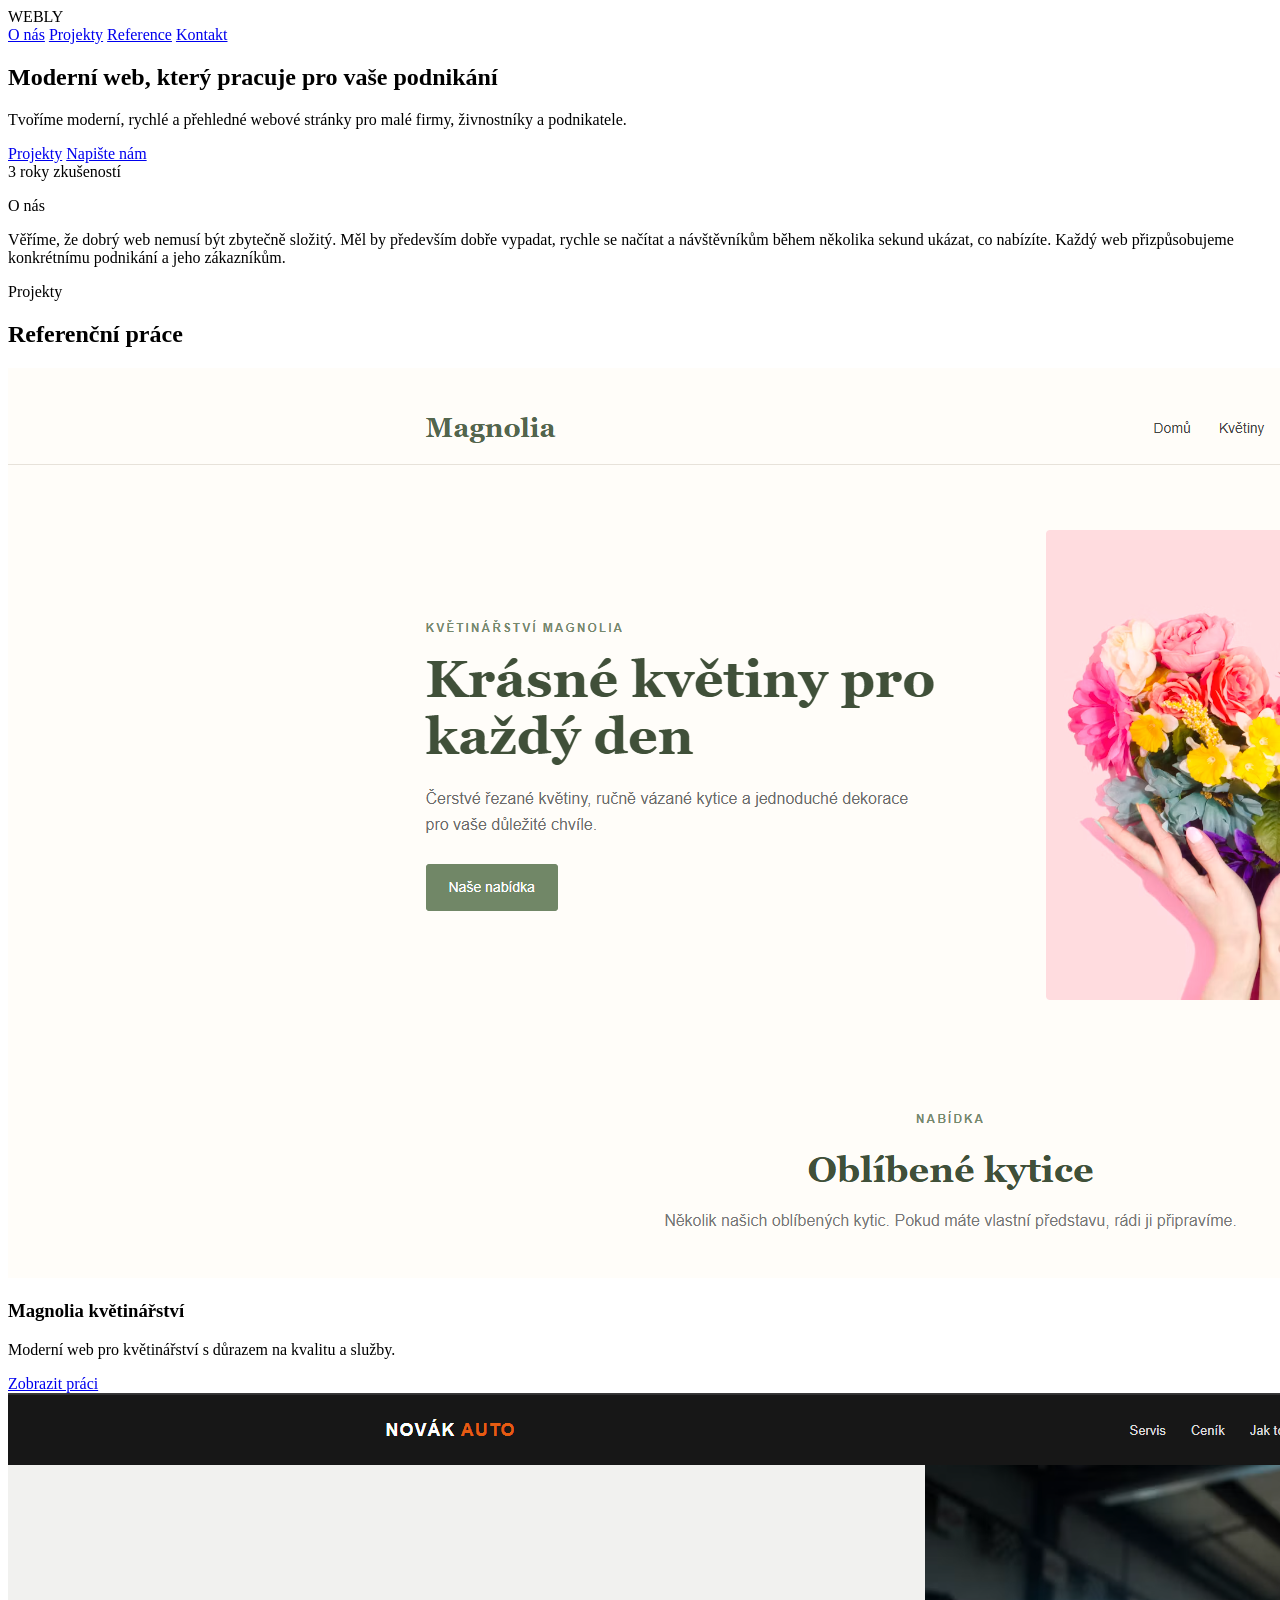
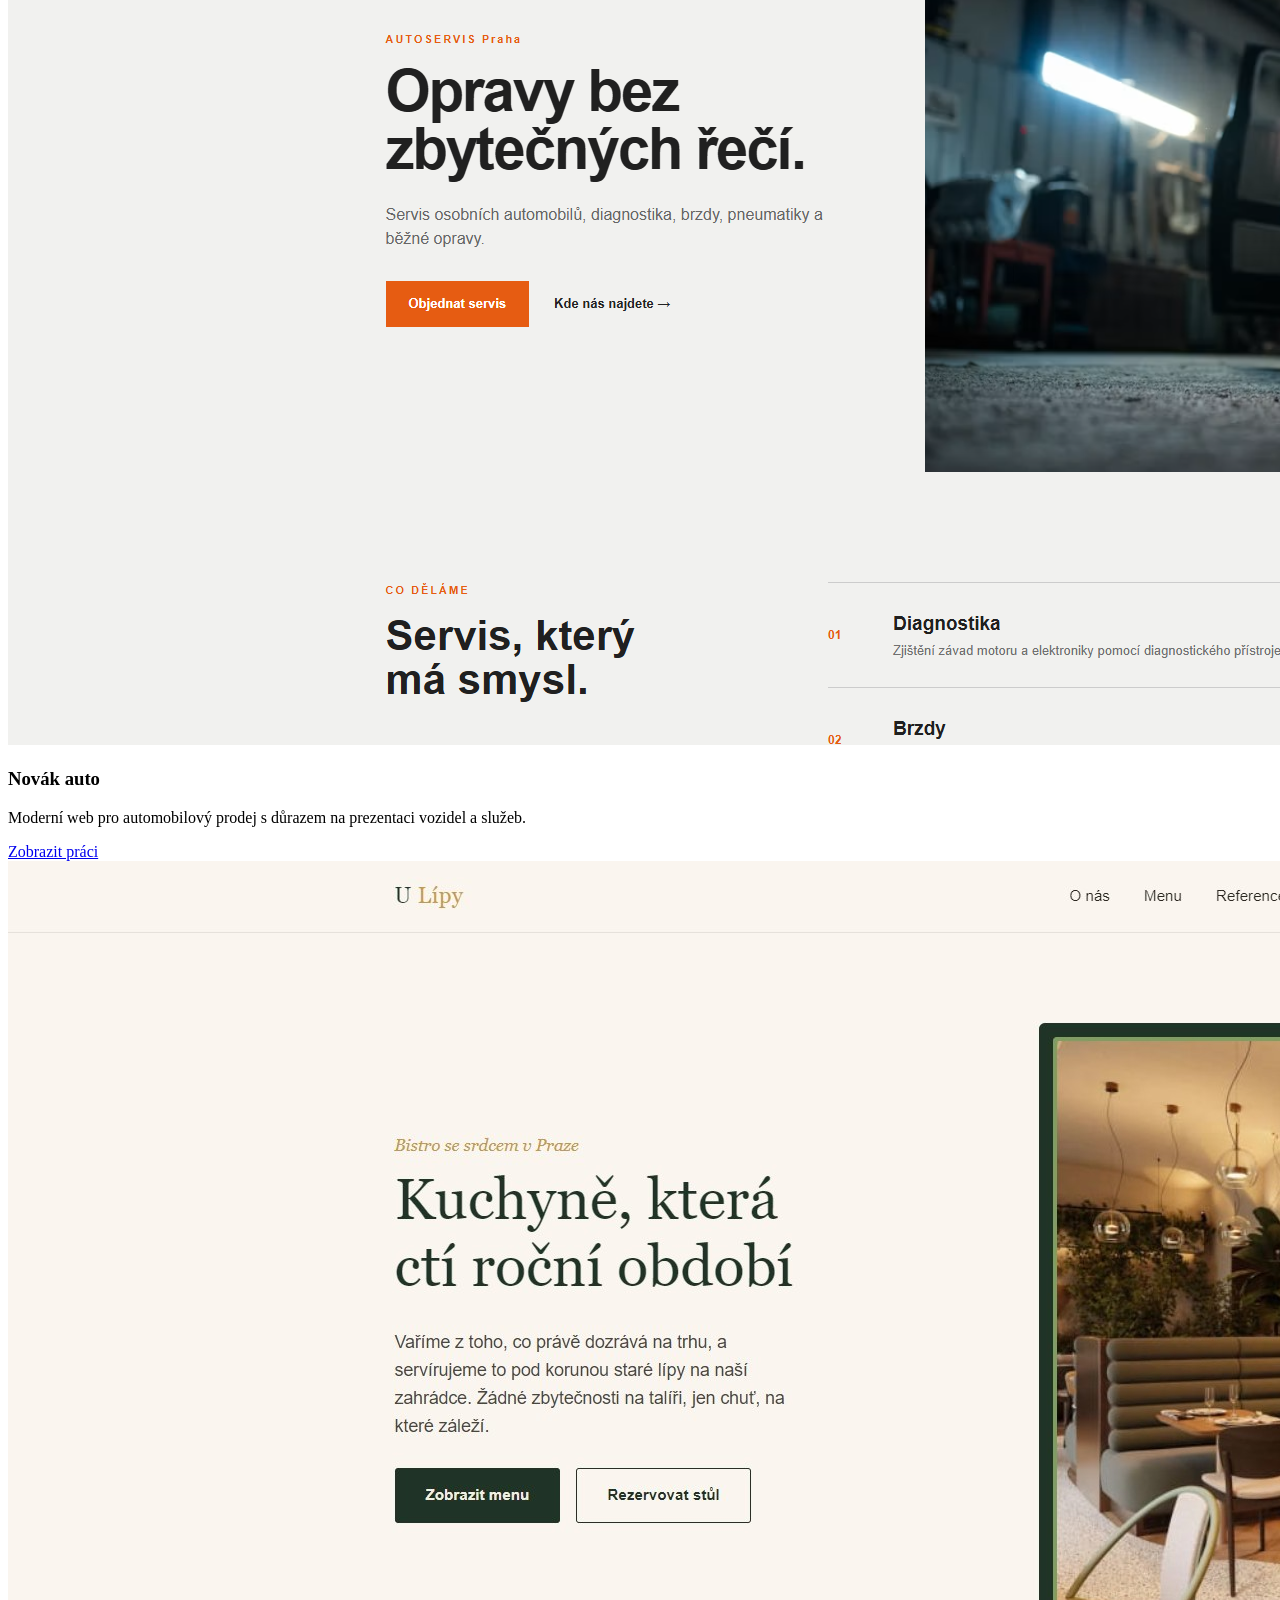
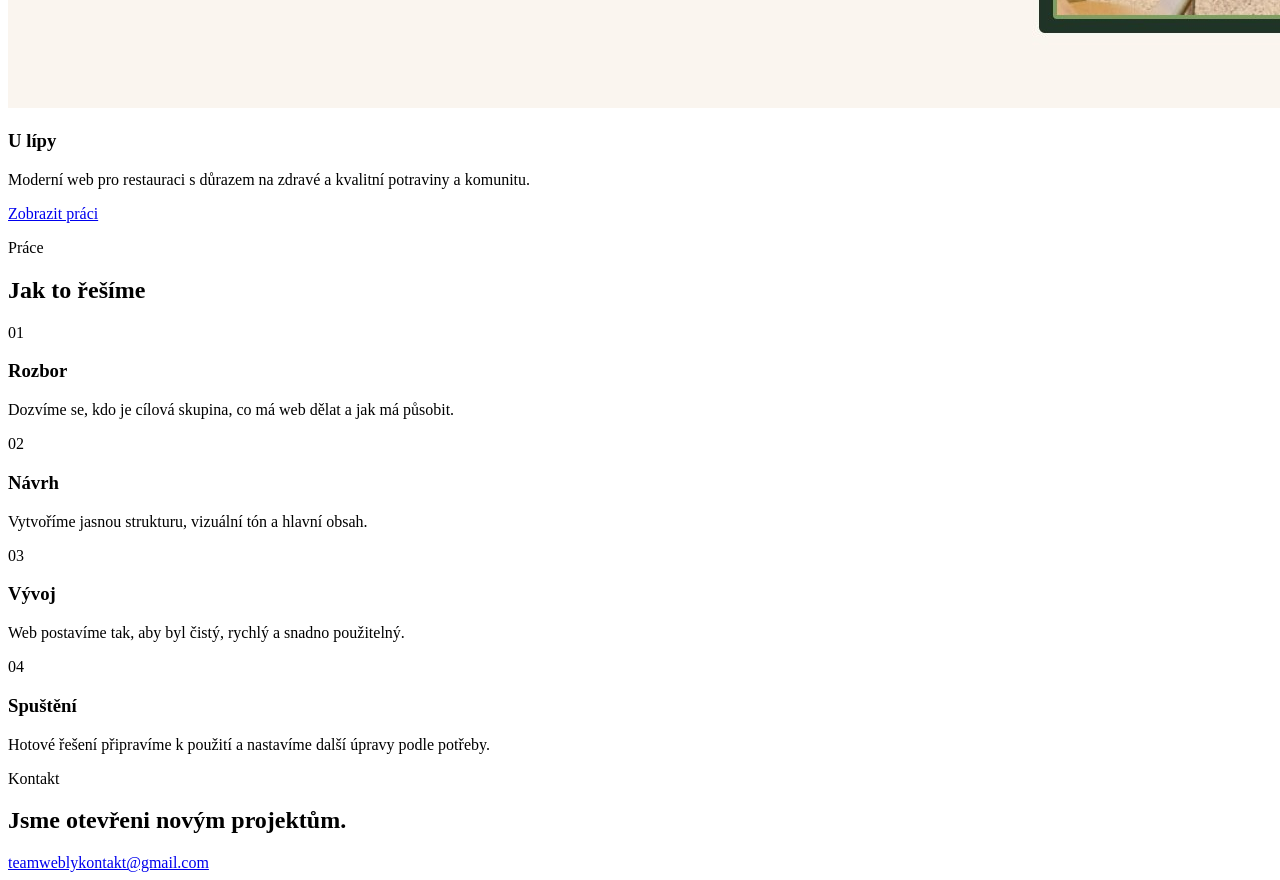
==== index.html @ 59fa6c32 "idk" ====
<!DOCTYPE html>
<html lang="cs">
  <head>
    <meta charset="UTF-8" />
    <meta name="viewport" content="width=device-width, initial-scale=1.0" />
    <meta
      name="description"
      content="Portfolio pro webdesignery a front-end developery s ukázkami projektů a referencemi."
    />
    <link rel="stylesheet" href="port.css" />
    <title>Webly</title>
  </head>
  <body>
    <div class="page-shell">
      <header class="topbar">
        <div class="container nav">
          <div class="brand">WEBLY</div>
          <nav class="menu">
            <a href="#o-mne">O nás</a>
            <a href="#projekty">Projekty</a>
            <a href="#reference">Reference</a>
            <a href="#kontakt">Kontakt</a>
          </nav>
        </div>
      </header>

      <main>
        <section class="hero">
          <div class="container hero-inner">
            <div class="hero-copy">
              
              <h1>Moderní web, který pracuje pro vaše podnikání</h1>
              <p class="lead">
                Tvoříme moderní, rychlé a přehledné webové stránky pro malé firmy, živnostníky a podnikatele.
              </p>
              <div class="actions">
                <a class="button primary" href="#projekty">Projekty</a>
                <a class="button dark" href="#kontakt">Napište nám</a>
              </div>
              <div class="hero-meta">
                <span>3 roky zkušeností</span>

              </div>
            </div>

            <div class="hero-art" aria-label="Ukázka portfolia">
              <div class="portrait-card">
                <div class="portrait-header">
                  <span></span>
                  <span></span>
                  <span></span>
                </div>
                <div class="portrait-body">
                  <div class="large-panel"></div>
                  <div class="small-stack">
                    <div class="mini-panel"></div>
                    <div class="mini-panel alt"></div>
                  </div>
                </div>
              </div>
            </div>
          </div>
        </section>

        <section class="intro-band" id="o-mne">
          <div class="container intro-layout">
            <div class="intro-label">
              <p class="section-tag">O nás</p>
            </div>
            <div class="intro-copy">
              <p>
                      Věříme, že dobrý web nemusí být zbytečně složitý. Měl by především dobře vypadat, rychle se načítat a návštěvníkům během několika sekund ukázat, co nabízíte.

                      Každý web přizpůsobujeme konkrétnímu podnikání a jeho zákazníkům.
              </p>
            </div>
          </div>
        </section>

        <section class="projects" id="projekty">
          <div class="container">
            <div class="section-head">
              <p class="section-tag">Projekty</p>
              <h2>Referenční práce</h2>
            </div>

            <div class="project-grid">
              <!-- Alternating layout: image takes ~50% width and text sits beside it. -->
              <div class="work-list">
                <article class="work-item">
                  <div class="work-image">
                    <img src="kvet.jpg" alt="Magnolia květinářství – ukázka" />
                  </div>
                  <div class="work-text">
                    <div class="project-topline"></div>
                    <h3>Magnolia květinářství</h3>
                    <p>Moderní web pro květinářství s důrazem na kvalitu a služby.</p>
                    <a class="button project-button" href="C:\Users\Matyáš Jaworek\Desktop\Portfolio\portfolio_weby\kvetinarstvi\index.html" target="_blank" rel="noopener">Zobrazit práci</a>
                  </div>
                </article>

                <article class="work-item">
                  <div class="work-image">
                    <img src="auto.jpg" alt="Novák auto – ukázka" />
                  </div>
                  <div class="work-text">
                    <div class="project-topline"></div>
                    <h3>Novák auto</h3>
                      <p>Moderní web pro automobilový prodej s důrazem na prezentaci vozidel a služeb.</p>
                    <a class="button project-button" href="C:\Users\Matyáš Jaworek\Desktop\Portfolio\portfolio_weby\autoservac\index.html" target="_blank" rel="noopener">Zobrazit práci</a>
                  </div>
                </article>

                <article class="work-item">
                  <div class="work-image">
                    <img src="Ulipy.jpg" alt="U lípy – ukázka" />
                  </div>
                  <div class="work-text">
                    <div class="project-topline"></div>
                    <h3>U lípy</h3>
                    <p>Moderní web pro restauraci s důrazem na zdravé a kvalitní potraviny a komunitu.</p>
                    <a class="button project-button" href="C:\Users\Matyáš Jaworek\Desktop\Portfolio\portfolio_weby\restaurace_web\res.html" target="_blank" rel="noopener">Zobrazit práci</a>
                  </div>
                </article>
              </div>
            </div>
          </div>
        </section>



        <section class="process">
          <div class="container">
            <div class="section-head">
              <p class="section-tag">Práce</p>
              <h2>Jak to řešíme</h2>
            </div>

            <div class="steps">
              <div class="step">
                <span>01</span>
                <h3>Rozbor</h3>
                <p>Dozvíme se, kdo je cílová skupina, co má web dělat a jak má působit.</p>
              </div>
              <div class="step">
                <span>02</span>
                <h3>Návrh</h3>
                <p>Vytvoříme jasnou strukturu, vizuální tón a hlavní obsah.</p>
              </div>
              <div class="step">
                <span>03</span>
                <h3>Vývoj</h3>
                <p>Web postavíme tak, aby byl čistý, rychlý a snadno použitelný.</p>
              </div>
              <div class="step">
                <span>04</span>
                <h3>Spuštění</h3>
                <p>Hotové řešení připravíme k použití a nastavíme další úpravy podle potřeby.</p>
              </div>
            </div>
          </div>
        </section>
      </main>

      <footer class="footer" id="kontakt">
        <div class="container footer-inner">
          <div>
            <p class="section-tag">Kontakt</p>
            <h2>Jsme otevřeni novým projektům.</h2>
          </div>
          <a class="button primary" href="mailto:teamweblykontakt@gmail.com">teamweblykontakt@gmail.com</a>
        </div>
      </footer>
    </div>
  </body>
</html>
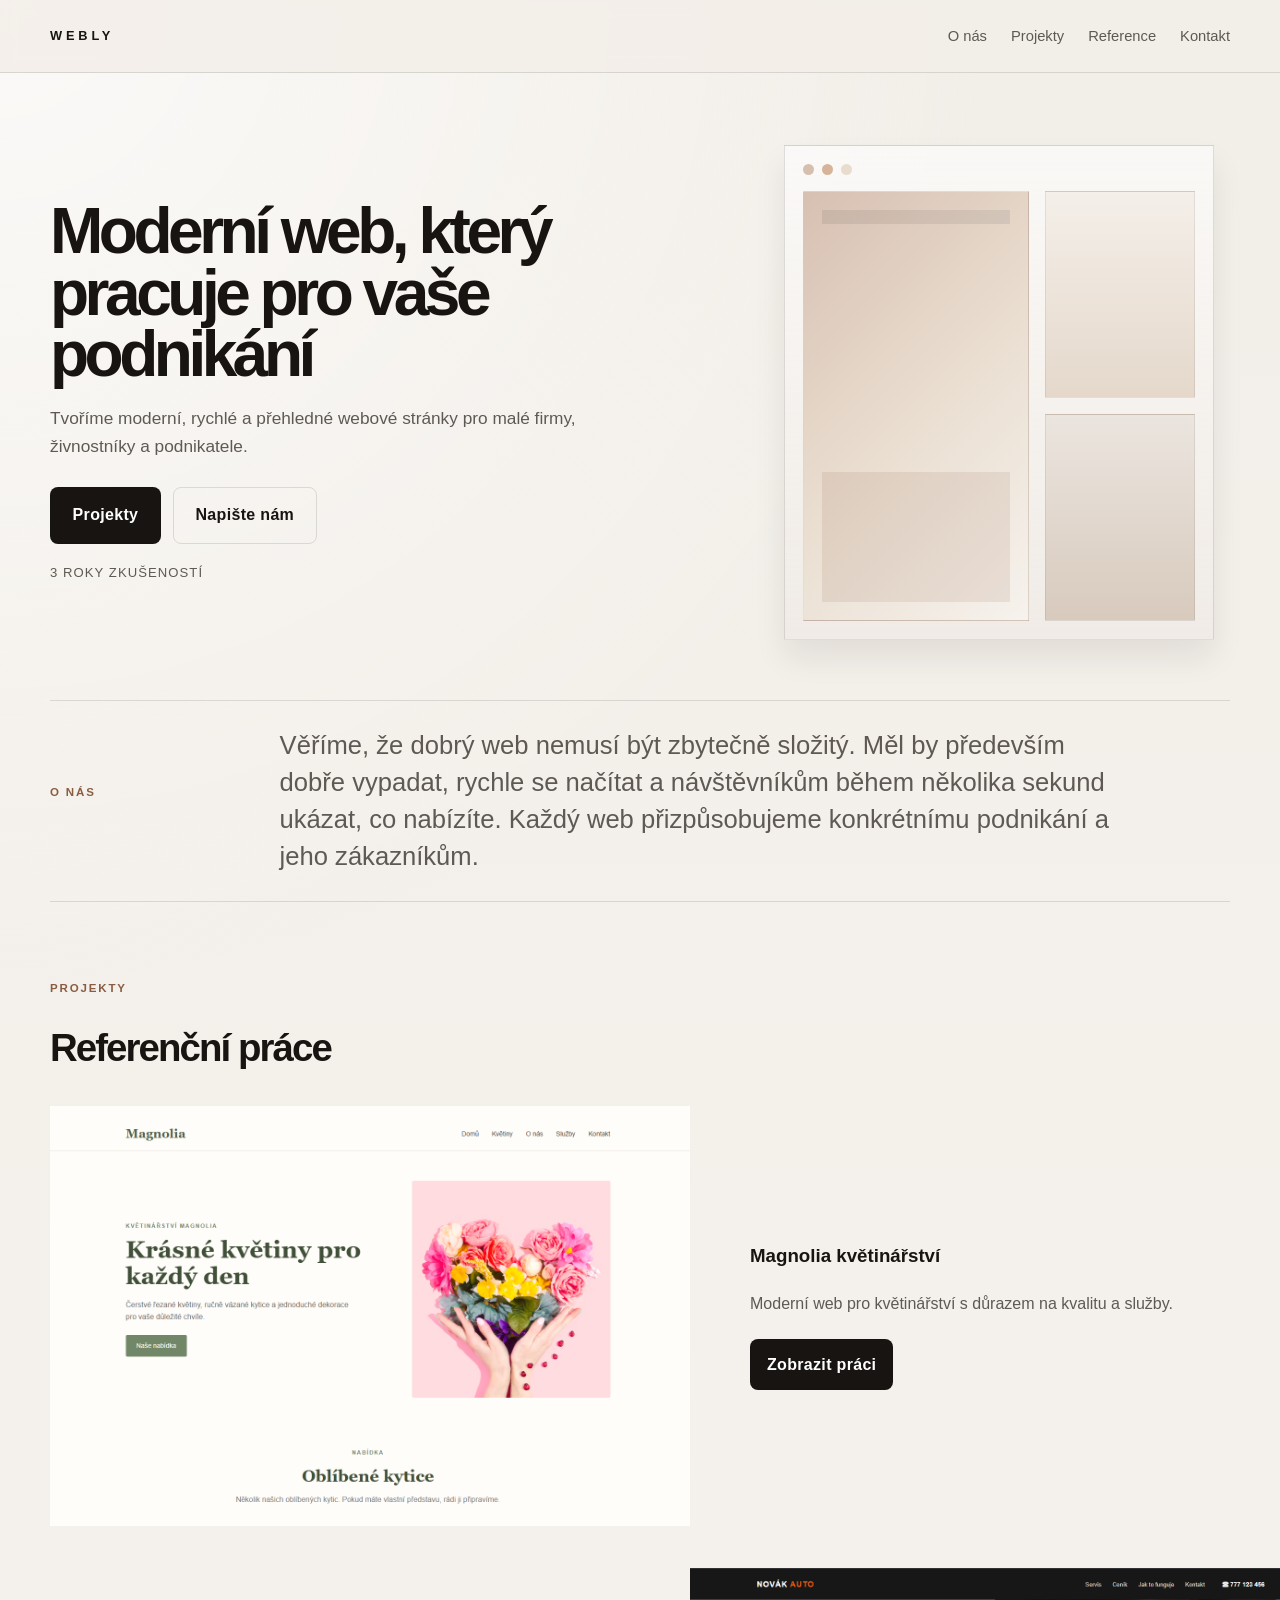
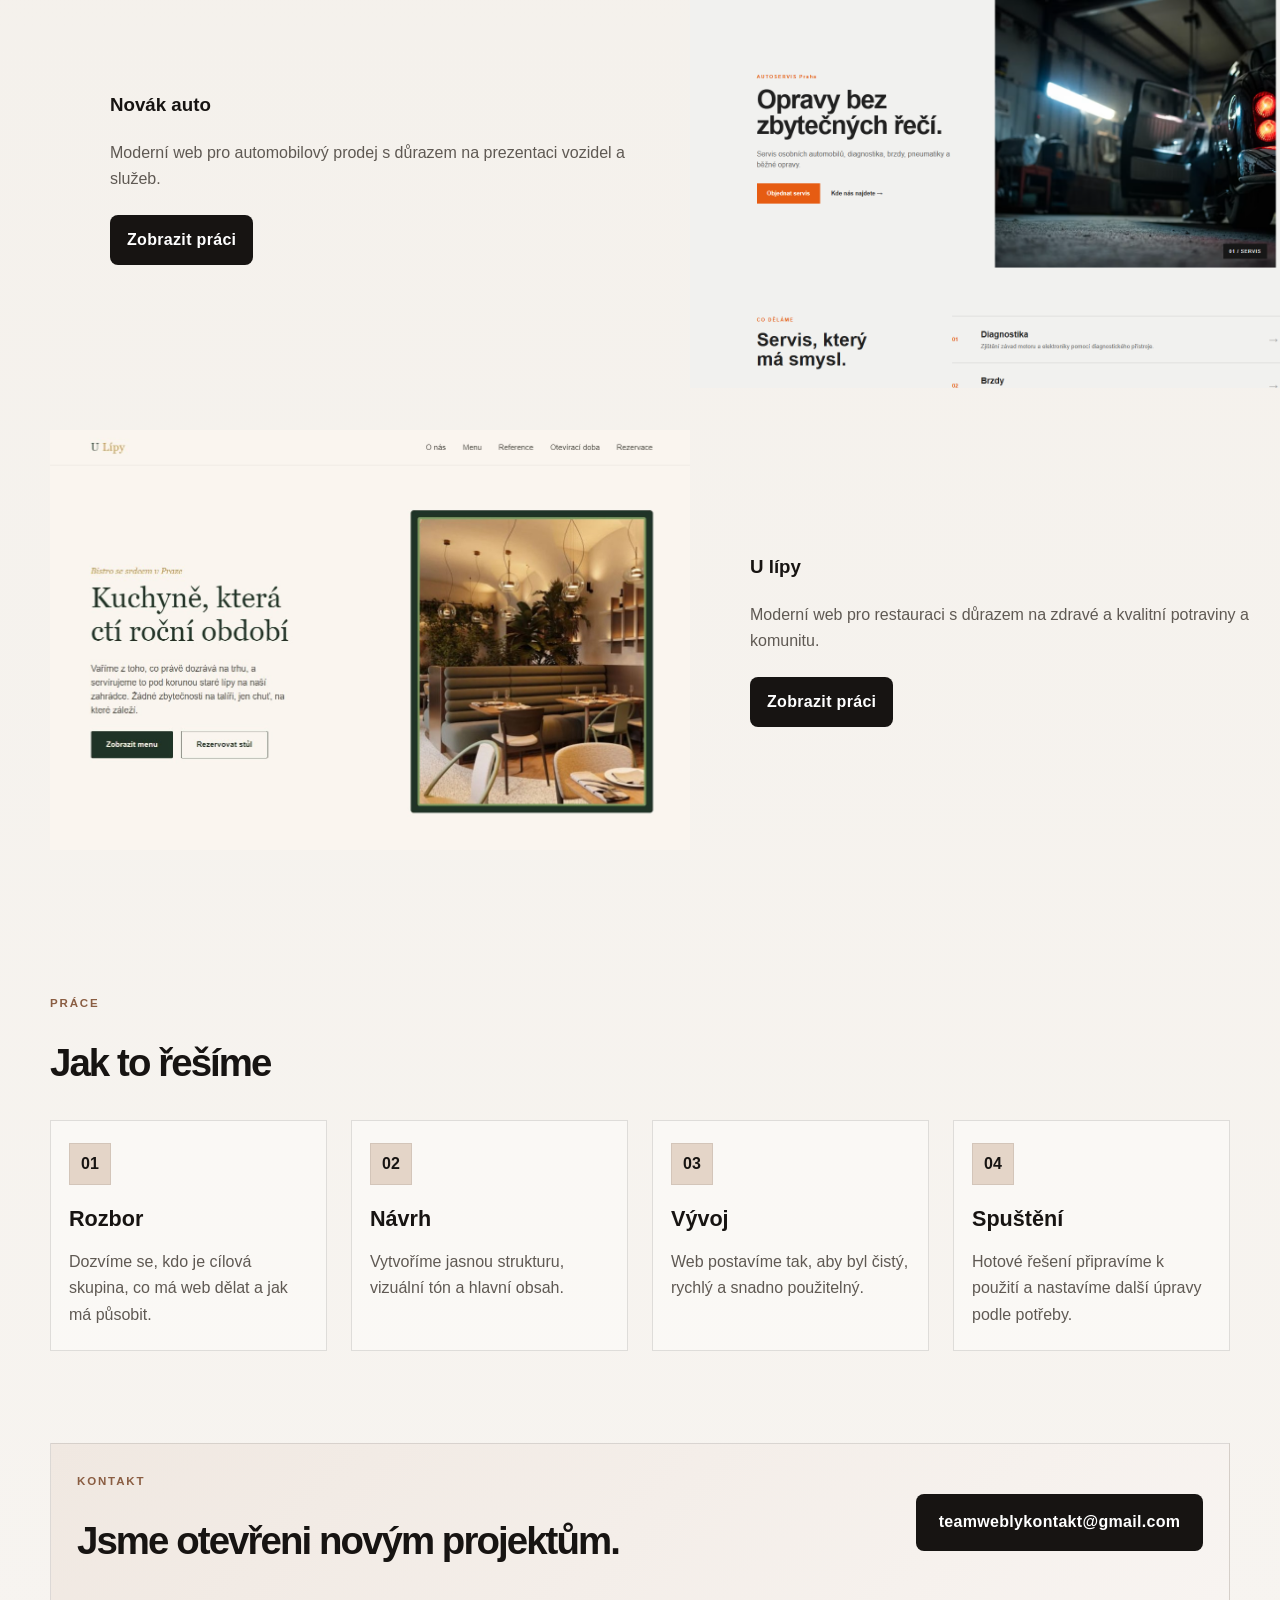
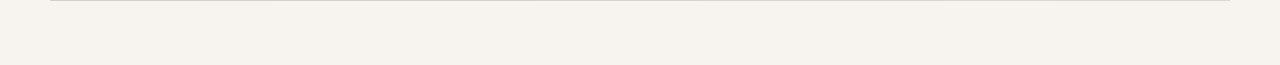
==== commit cfc967ad: "idk" ====
--- a/index.html
+++ b/index.html
@@ -7,7 +7,7 @@
       name="description"
       content="Portfolio pro webdesignery a front-end developery s ukázkami projektů a referencemi."
     />
-    <link rel="stylesheet" href="port.css" />
+    <link rel="stylesheet" href="style.css" />
     <title>Webly</title>
   </head>
   <body>
--- a/style.css
+++ b/style.css
@@ -0,0 +1,587 @@
+:root {
+  --bg: #f2eee8;
+  --bg-strong: #e9e0d7;
+  --paper: rgba(255, 255, 255, 0.38);
+  --card: #f9f5f2;
+  --text: #171412;
+  --muted: #5f5953;
+  --line: rgba(23, 20, 18, 0.12);
+  --accent: #8a5d42;
+  --accent-strong: #4f3123;
+  --soft: #e4d5c8;
+  --shadow: 0 18px 30px rgba(28, 24, 21, 0.08);
+}
+
+* { box-sizing: border-box; }
+
+html { scroll-behavior: smooth; }
+
+body {
+  margin: 0;
+  font-family: "Segoe UI", Arial, sans-serif;
+  background:
+    radial-gradient(circle at top left, rgba(255,255,255,0.7), transparent 28%),
+    linear-gradient(180deg, var(--bg) 0%, #f7f4f0 100%);
+  color: var(--text);
+  line-height: 1.65;
+  overflow-x: hidden;
+}
+
+img { max-width: 100%; display: block; }
+
+a { color: inherit; text-decoration: none; }
+
+.container {
+  width: min(1180px, calc(100% - 32px));
+  margin: 0 auto;
+}
+
+.page-shell {
+  position: relative;
+  overflow: visible;
+}
+
+.topbar {
+  position: sticky;
+  top: 0;
+  z-index: 10;
+  background: rgba(242, 238, 232, 0.85);
+  backdrop-filter: blur(10px);
+  border-bottom: 1px solid var(--line);
+}
+
+.nav {
+  display: flex;
+  justify-content: space-between;
+  align-items: center;
+  min-height: 72px;
+}
+
+.brand {
+  letter-spacing: 0.3em;
+  font-size: 0.8rem;
+  font-weight: 700;
+}
+
+.menu {
+  display: flex;
+  align-items: center;
+  gap: 1.5rem;
+  color: var(--muted);
+  font-size: 0.92rem;
+}
+
+.hero {
+  padding: 72px 0 48px;
+}
+
+.hero-inner {
+  display: grid;
+  grid-template-columns: 1.2fr 0.8fr;
+  gap: 26px;
+  align-items: center;
+}
+
+.eyebrow,
+.section-tag {
+  margin: 0 0 18px;
+  color: var(--accent);
+  text-transform: uppercase;
+  letter-spacing: 0.16em;
+  font-size: 0.72rem;
+  font-weight: 700;
+}
+
+h1, h2, h3, p { margin-top: 0; }
+
+h1 {
+  font-size: clamp(3.1rem, 5vw, 6rem);
+  line-height: 0.96;
+  letter-spacing: -0.07em;
+  max-width: 760px;
+  margin-bottom: 18px;
+}
+
+.lead {
+  font-size: 1.08rem;
+  color: var(--muted);
+  max-width: 560px;
+}
+
+.actions {
+  display: flex;
+  gap: 12px;
+  margin: 26px 0 18px;
+}
+
+.button {
+  display: inline-flex;
+  align-items: center;
+  justify-content: center;
+  padding: 0.9rem 1.35rem;
+  border: 1px solid var(--line);
+  border-radius: 8px;
+  font-weight: 600;
+  letter-spacing: 0.02em;
+  transition: transform 0.2s ease;
+}
+
+.button:hover { transform: translateY(-1px); }
+
+.button.primary {
+  background: var(--text);
+  color: #fff;
+}
+
+.button.dark {
+  background: transparent;
+  color: var(--text);
+}
+
+.hero-meta {
+  display: flex;
+  flex-wrap: wrap;
+  gap: 18px;
+  color: var(--muted);
+  font-size: 0.82rem;
+  letter-spacing: 0.08em;
+  text-transform: uppercase;
+}
+
+.hero-art {
+  display: flex;
+  justify-content: center;
+}
+
+.portrait-card {
+  width: min(100%, 430px);
+  background: linear-gradient(180deg, rgba(255,255,255,0.6), rgba(240,235,230,0.9));
+  border: 1px solid var(--line);
+  padding: 18px;
+  box-shadow: var(--shadow);
+  border-radius: 0;
+}
+
+.portrait-header {
+  display: flex;
+  gap: 8px;
+  margin-bottom: 16px;
+}
+
+.portrait-header span {
+  width: 11px;
+  height: 11px;
+  border-radius: 50%;
+  background: #d5c0af;
+}
+
+.portrait-header span:nth-child(2) { background: #d7b39a; }
+.portrait-header span:nth-child(3) { background: #e8dccf; }
+
+.portrait-body {
+  display: grid;
+  grid-template-columns: 1.2fr 0.8fr;
+  gap: 16px;
+  min-height: 430px;
+}
+
+.large-panel {
+  background: linear-gradient(135deg, #d7c0b2, #e9ddcf 50%, #f6f2ed 100%);
+  border: 1px solid rgba(23,20,18,0.08);
+  min-height: 100%;
+  position: relative;
+}
+
+.large-panel::before {
+  content: "";
+  position: absolute;
+  inset: 18px 18px auto 18px;
+  height: 14px;
+  background: rgba(23,20,18,0.08);
+}
+
+.large-panel::after {
+  content: "";
+  position: absolute;
+  left: 18px;
+  right: 18px;
+  bottom: 18px;
+  height: 130px;
+  background: rgba(138,93,66,0.12);
+}
+
+.small-stack {
+  display: grid;
+  gap: 16px;
+}
+
+.mini-panel {
+  background: linear-gradient(180deg, #f4efe9, #e5d8cb);
+  border: 1px solid rgba(23,20,18,0.08);
+  min-height: 200px;
+}
+
+.mini-panel.alt {
+  background: linear-gradient(180deg, #ebe5df, #d8cabd);
+}
+
+.intro-band {
+  padding: 12px 0 5px;
+}
+
+.intro-layout {
+  display: grid;
+  grid-template-columns: 0.35fr 1.65fr;
+  gap: 28px;
+  align-items: center;
+  border-top: 1px solid var(--line);
+  border-bottom: 1px solid var(--line);
+  padding: 26px 0;
+}
+
+.intro-copy p {
+  margin: 0;
+  color: var(--muted);
+  font-size: clamp(1.1rem, 2vw, 1.6rem);
+  line-height: 1.45;
+  max-width: 850px;
+}
+
+.about,
+.projects,
+.references,
+.process {
+  padding: 72px 0;
+}
+
+.section-head {
+  margin-bottom: 26px;
+}
+
+.section-head h2 {
+  font-size: clamp(2.1rem, 3vw, 3.1rem);
+  letter-spacing: -0.05em;
+  margin-bottom: 0;
+}
+
+.project-grid,
+.reference-grid,
+.steps {
+  display: grid;
+  gap: 24px;
+}
+
+.project-grid {
+  grid-template-columns: 1.25fr 1fr 1fr;
+}
+
+/* Full-bleed alternating work items: each item spans full viewport width,
+   with image 50% and text 50% (alternating sides). */
+.work-list {
+  position: relative;
+  left: 50%;
+  right: auto;
+  margin-left: 0;
+  margin-right: 0;
+  width: 100vw;
+  transform: translateX(-50%);
+  box-sizing: border-box;
+  display: flex;
+  flex-direction: column;
+  gap: 42px;
+  padding: 0;
+}
+
+.work-item {
+  display: flex;
+  width: 100%;
+  align-items: stretch;
+}
+
+.work-image,
+.work-text {
+  flex: 0 0 50%;
+  max-width: 50%;
+  box-sizing: border-box;
+}
+
+.work-image img {
+  width: 100%;
+  height: 100%;
+  min-height: 420px;
+  object-fit: cover;
+  display: block;
+}
+
+.work-text {
+  padding: 64px 60px;
+  display: flex;
+  flex-direction: column;
+  justify-content: center;
+}
+
+.work-item:nth-child(even) {
+  flex-direction: row-reverse;
+}
+
+.work-text h3 { margin-top: 0; }
+.work-text p { color: var(--muted); margin: 0; overflow-wrap: anywhere; }
+
+.project-button {
+  align-self: flex-start;
+  margin-top: 22px;
+  padding: 0.7rem 1rem;
+  background: var(--text);
+  color: #fff;
+}
+
+@media (max-width: 1100px) {
+  .work-list {
+    width: 100%;
+    left: 0;
+    transform: none;
+  }
+}
+
+@media (max-width: 880px) {
+  .work-list {
+    width: auto;
+    left: 0;
+    right: auto;
+    margin-left: 0;
+    margin-right: 0;
+    transform: none;
+  }
+
+  .work-item {
+    flex-direction: column;
+    align-items: flex-start;
+  }
+
+  .work-item:nth-child(even) {
+    flex-direction: column;
+  }
+
+  .work-image,
+  .work-text {
+    flex: 1 1 100%;
+    max-width: 100%;
+  }
+
+  .work-image img {
+    min-height: 220px;
+    height: auto;
+  }
+
+  .work-text {
+    padding: 28px 0;
+  }
+}
+
+.project-card {
+  background: var(--paper);
+  border: 1px solid var(--line);
+  box-shadow: var(--shadow);
+  overflow: hidden;
+  border-radius: 0;
+}
+
+.project-card-large {
+  grid-row: span 2;
+}
+
+.project-screen {
+  min-height: 260px;
+  background-size: cover;
+  background-position: center;
+  border-bottom: 1px solid var(--line);
+}
+
+.screen-one {
+  background: linear-gradient(135deg, #ccb7a6 0%, #ece2d8 42%, #f8f3ee 100%);
+}
+
+.screen-two {
+  background: linear-gradient(135deg, #cbd7dc 0%, #edf2f2 44%, #f5f2ed 100%);
+}
+
+.screen-three {
+  background: linear-gradient(135deg, #d9d5d1 0%, #f0e9e4 34%, #f9f7f4 100%);
+}
+
+.project-info {
+  padding: 20px 18px 24px;
+}
+
+.project-topline {
+  display: flex;
+  justify-content: space-between;
+  gap: 16px;
+  color: var(--muted);
+  font-size: 0.72rem;
+  letter-spacing: 0.12em;
+  text-transform: uppercase;
+}
+
+.project-info h3 {
+  margin: 14px 0 10px;
+  font-size: clamp(1.8rem, 2.3vw, 2.5rem);
+  letter-spacing: -0.06em;
+}
+
+.project-info p {
+  margin: 0;
+  color: var(--muted);
+}
+
+.reference-grid {
+  grid-template-columns: repeat(3, minmax(0, 1fr));
+}
+
+blockquote {
+  margin: 0;
+  background: var(--paper);
+  border: 1px solid var(--line);
+  padding: 22px 20px;
+  font-size: 1.05rem;
+  line-height: 1.65;
+  box-shadow: 0 10px 18px rgba(24,19,17,0.03);
+  border-radius: 0;
+}
+
+blockquote footer {
+  margin-top: 18px;
+  color: var(--muted);
+  font-size: 0.87rem;
+}
+
+.steps {
+  grid-template-columns: repeat(4, minmax(0, 1fr));
+}
+
+.step {
+  background: var(--paper);
+  border: 1px solid var(--line);
+  padding: 22px 18px;
+  border-radius: 0;
+}
+
+.step span {
+  display: inline-grid;
+  place-items: center;
+  width: 42px;
+  height: 42px;
+  background: var(--soft);
+  border: 1px solid rgba(23,20,18,0.08);
+  font-weight: 700;
+  margin-bottom: 16px;
+}
+
+.step h3 {
+  margin-bottom: 12px;
+  font-size: 1.35rem;
+}
+
+.step p {
+  margin-bottom: 0;
+  color: var(--muted);
+}
+
+.footer {
+  padding: 20px 0 64px;
+}
+
+.footer-inner {
+  display: flex;
+  justify-content: space-between;
+  align-items: center;
+  gap: 22px;
+  background: linear-gradient(135deg, #f0e8e1 0%, #f8f4f1 100%);
+  border: 1px solid var(--line);
+  padding: 28px 26px;
+  border-radius: 0;
+}
+
+.footer h2 {
+  margin: 0;
+  font-size: clamp(2rem, 3vw, 3rem);
+  letter-spacing: -0.05em;
+}
+
+@media (max-width: 920px) {
+  .hero-inner,
+  .project-grid,
+  .reference-grid,
+  .steps,
+  .intro-layout {
+    grid-template-columns: 1fr;
+  }
+
+  .project-card-large { grid-row: auto; }
+
+  .footer-inner {
+    flex-direction: column;
+    align-items: flex-start;
+  }
+}
+
+@media (max-width: 560px) {
+  .nav {
+    flex-direction: column;
+    justify-content: center;
+    gap: 12px;
+    padding: 16px 0;
+  }
+
+  .menu {
+    flex-wrap: wrap;
+    justify-content: center;
+    gap: 0.8rem 1rem;
+  }
+
+  .actions {
+    flex-direction: column;
+    align-items: flex-start;
+  }
+
+  .button {
+    width: 100%;
+  }
+
+  h1 {
+    font-size: 2.7rem;
+  }
+
+  .hero,
+  .about,
+  .projects,
+  .references,
+  .process {
+    padding: 48px 0;
+  }
+
+  .portrait-body {
+    min-height: 300px;
+    gap: 10px;
+  }
+
+  .mini-panel {
+    min-height: 140px;
+  }
+
+  .work-list {
+    gap: 28px;
+  }
+
+  .work-image img {
+    min-height: 190px;
+  }
+
+  .footer {
+    padding-bottom: 36px;
+  }
+
+  .footer-inner {
+    padding: 22px 18px;
+  }
+}
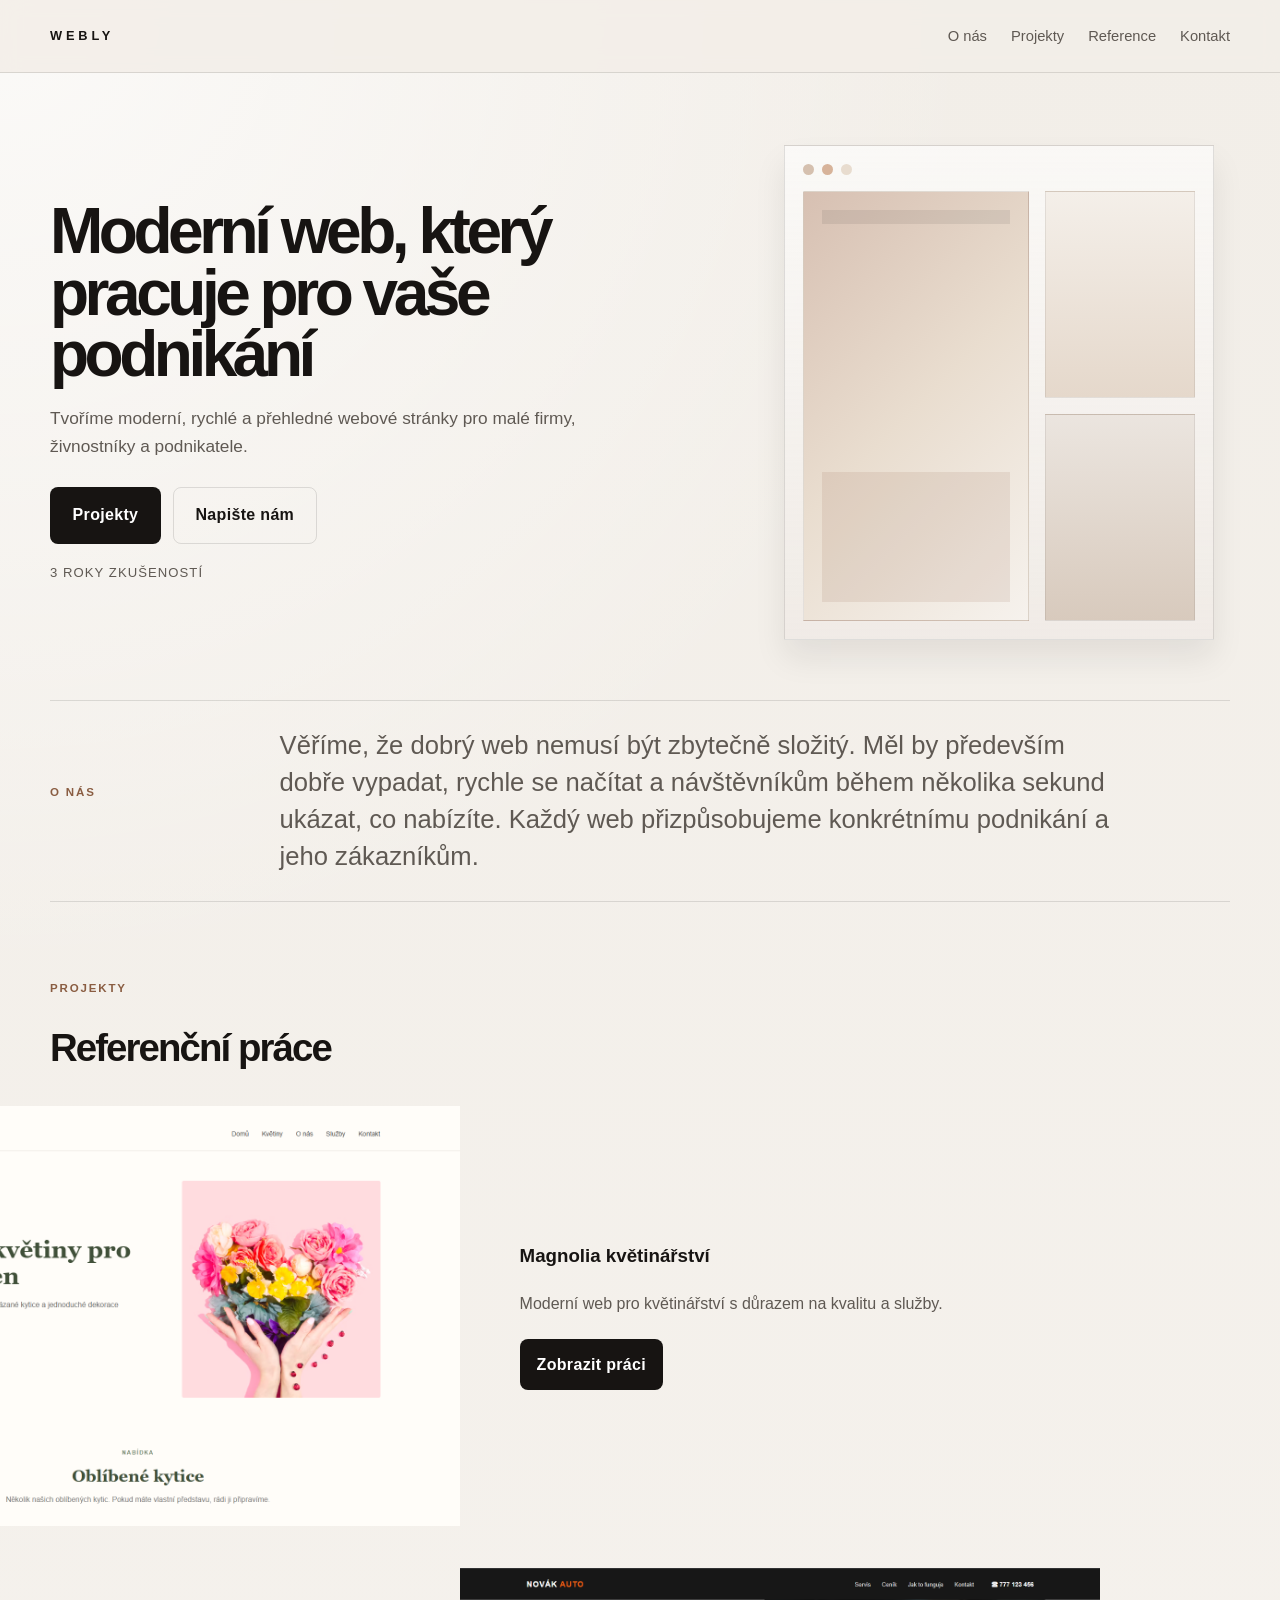
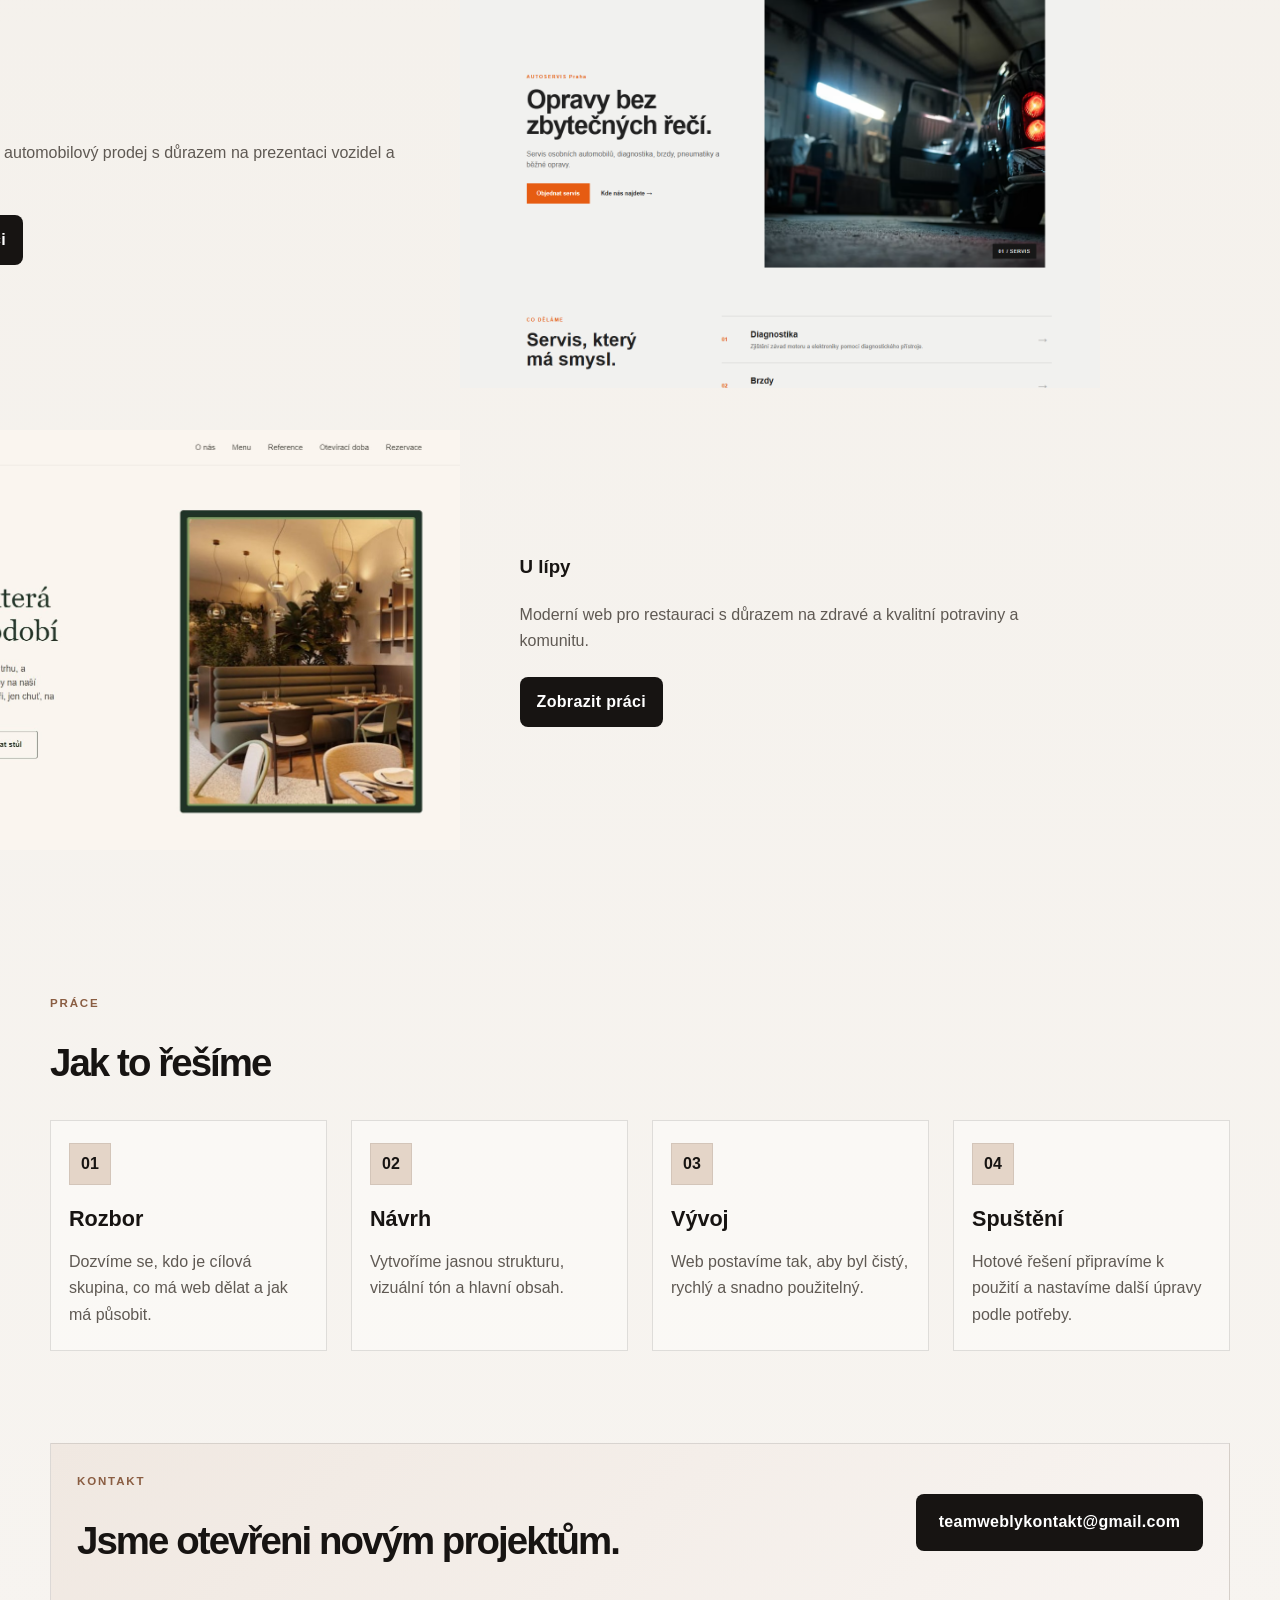
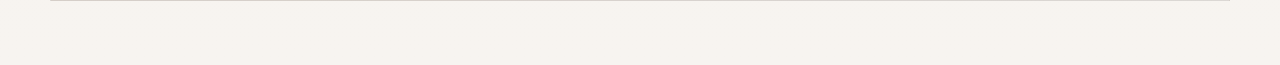
==== commit 8ffd18cb: "idk" ====
--- a/index.html
+++ b/index.html
@@ -95,7 +95,7 @@
                     <div class="project-topline"></div>
                     <h3>Magnolia květinářství</h3>
                     <p>Moderní web pro květinářství s důrazem na kvalitu a služby.</p>
-                    <a class="button project-button" href="C:\Users\Matyáš Jaworek\Desktop\Portfolio\portfolio_weby\kvetinarstvi\index.html" target="_blank" rel="noopener">Zobrazit práci</a>
+                    <a class="button project-button" href="kvetinarstvi\index.html" target="_blank" rel="noopener">Zobrazit práci</a>
                   </div>
                 </article>
 
@@ -107,7 +107,7 @@
                     <div class="project-topline"></div>
                     <h3>Novák auto</h3>
                       <p>Moderní web pro automobilový prodej s důrazem na prezentaci vozidel a služeb.</p>
-                    <a class="button project-button" href="C:\Users\Matyáš Jaworek\Desktop\Portfolio\portfolio_weby\autoservac\index.html" target="_blank" rel="noopener">Zobrazit práci</a>
+                    <a class="button project-button" href="autoservac\index.html" target="_blank" rel="noopener">Zobrazit práci</a>
                   </div>
                 </article>
 
@@ -119,7 +119,7 @@
                     <div class="project-topline"></div>
                     <h3>U lípy</h3>
                     <p>Moderní web pro restauraci s důrazem na zdravé a kvalitní potraviny a komunitu.</p>
-                    <a class="button project-button" href="C:\Users\Matyáš Jaworek\Desktop\Portfolio\portfolio_weby\restaurace_web\res.html" target="_blank" rel="noopener">Zobrazit práci</a>
+                    <a class="button project-button" href="restaurace_web\res.html" target="_blank" rel="noopener">Zobrazit práci</a>
                   </div>
                 </article>
               </div>
--- a/style.css
+++ b/style.css
@@ -279,7 +279,7 @@
    with image 50% and text 50% (alternating sides). */
 .work-list {
   position: relative;
-  left: 50%;
+  left: 32%;
   right: auto;
   margin-left: 0;
   margin-right: 0;
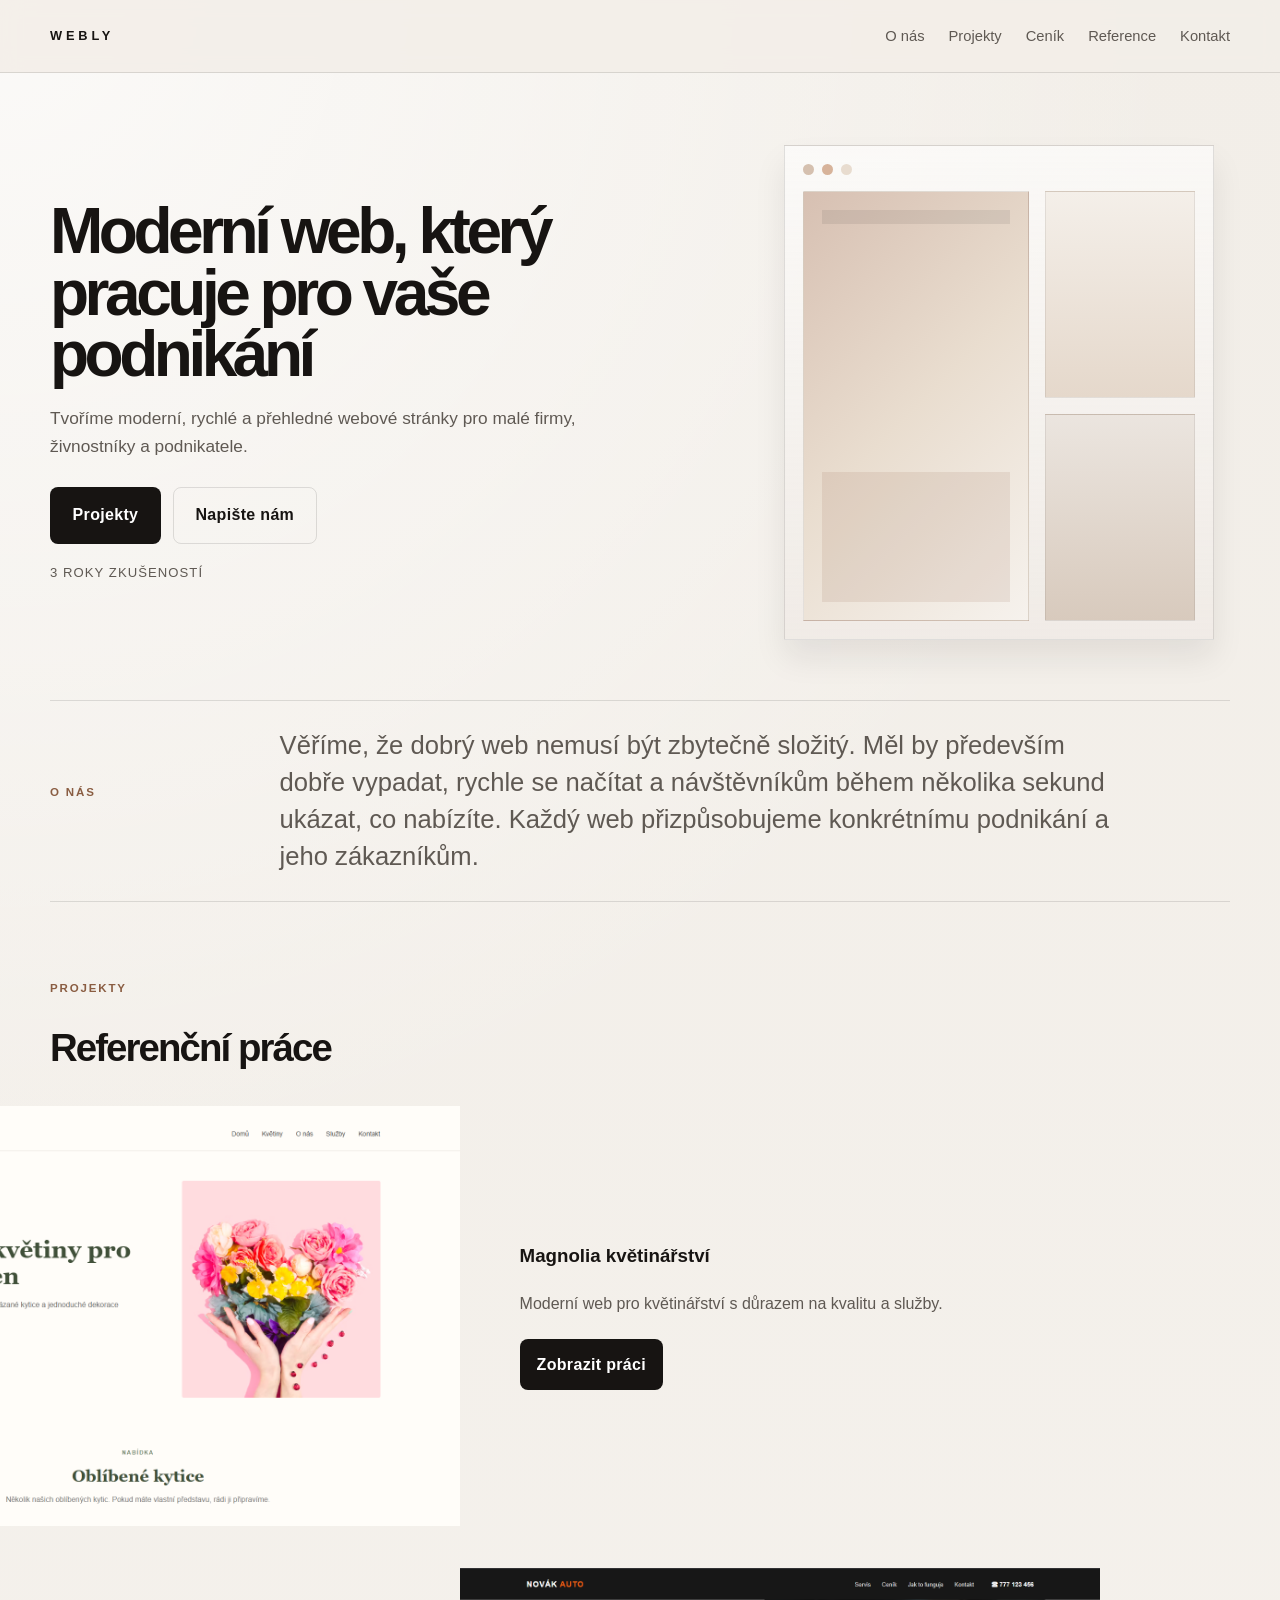
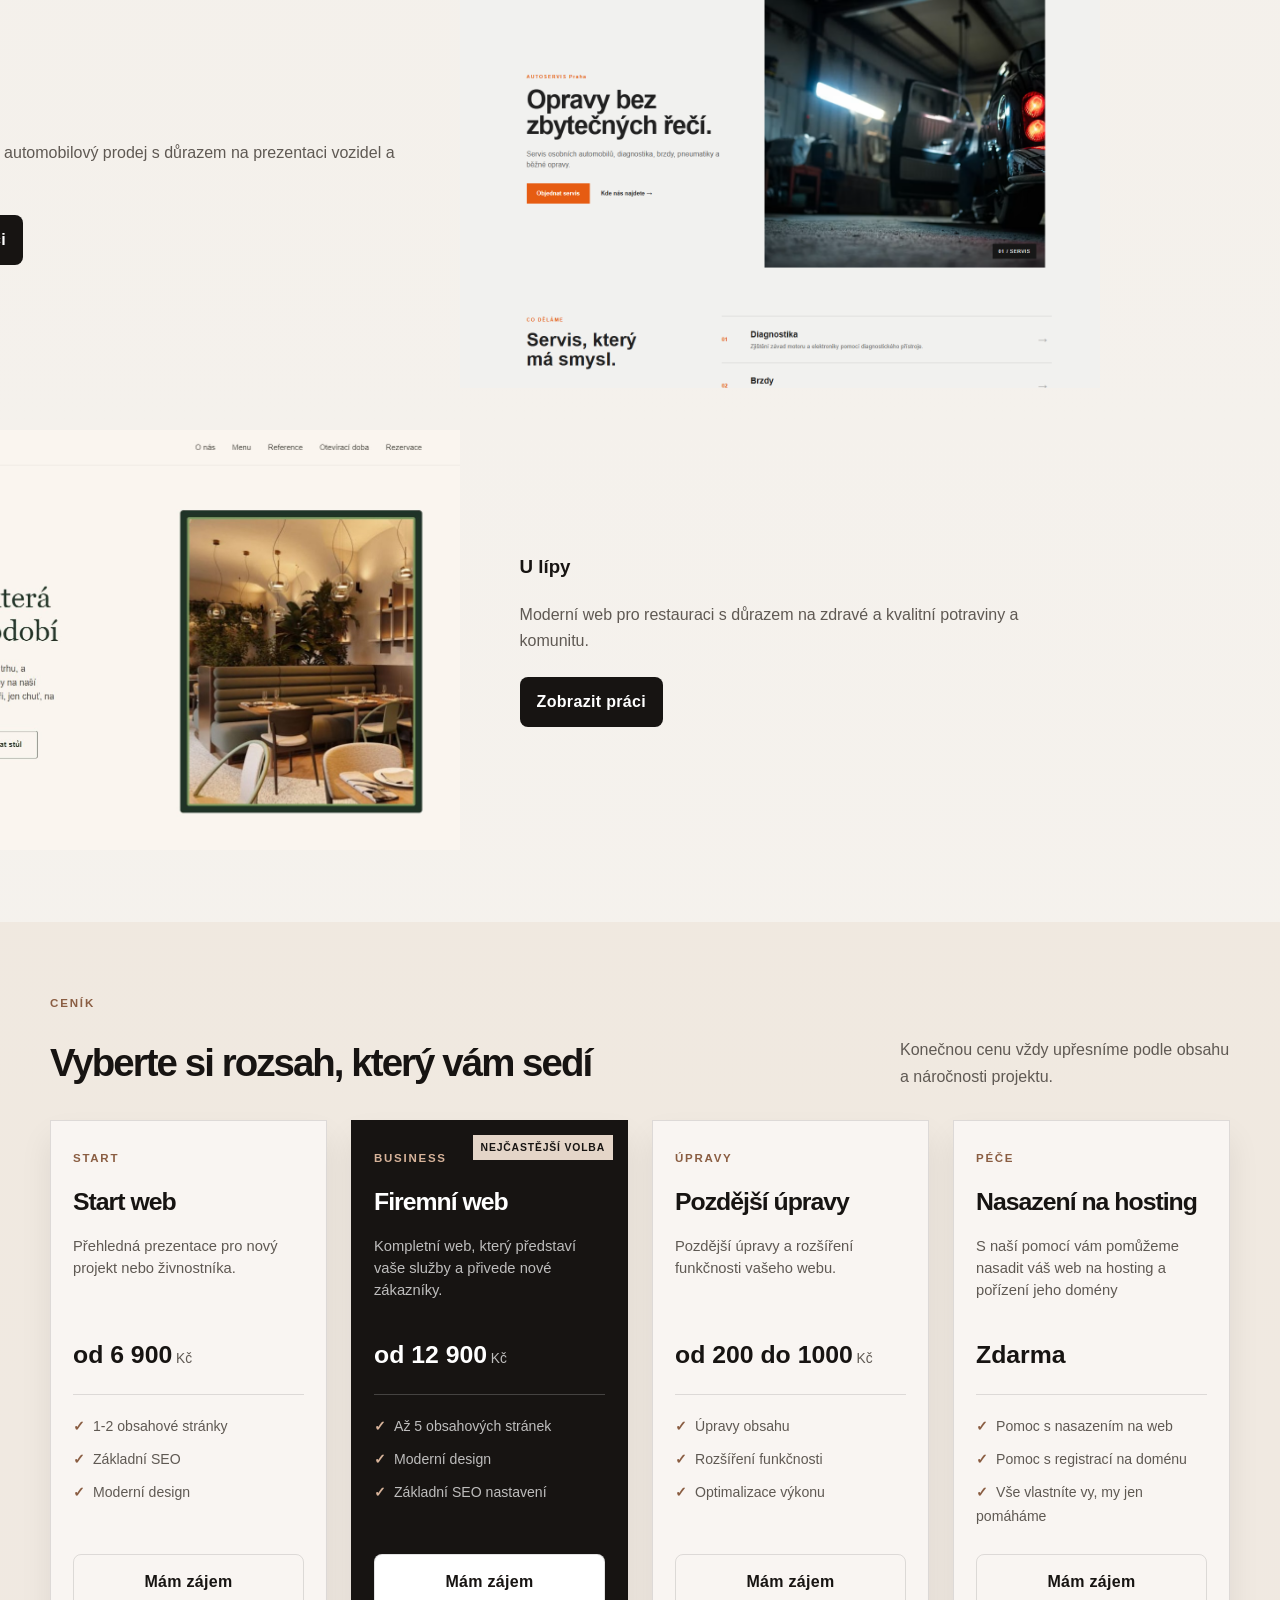
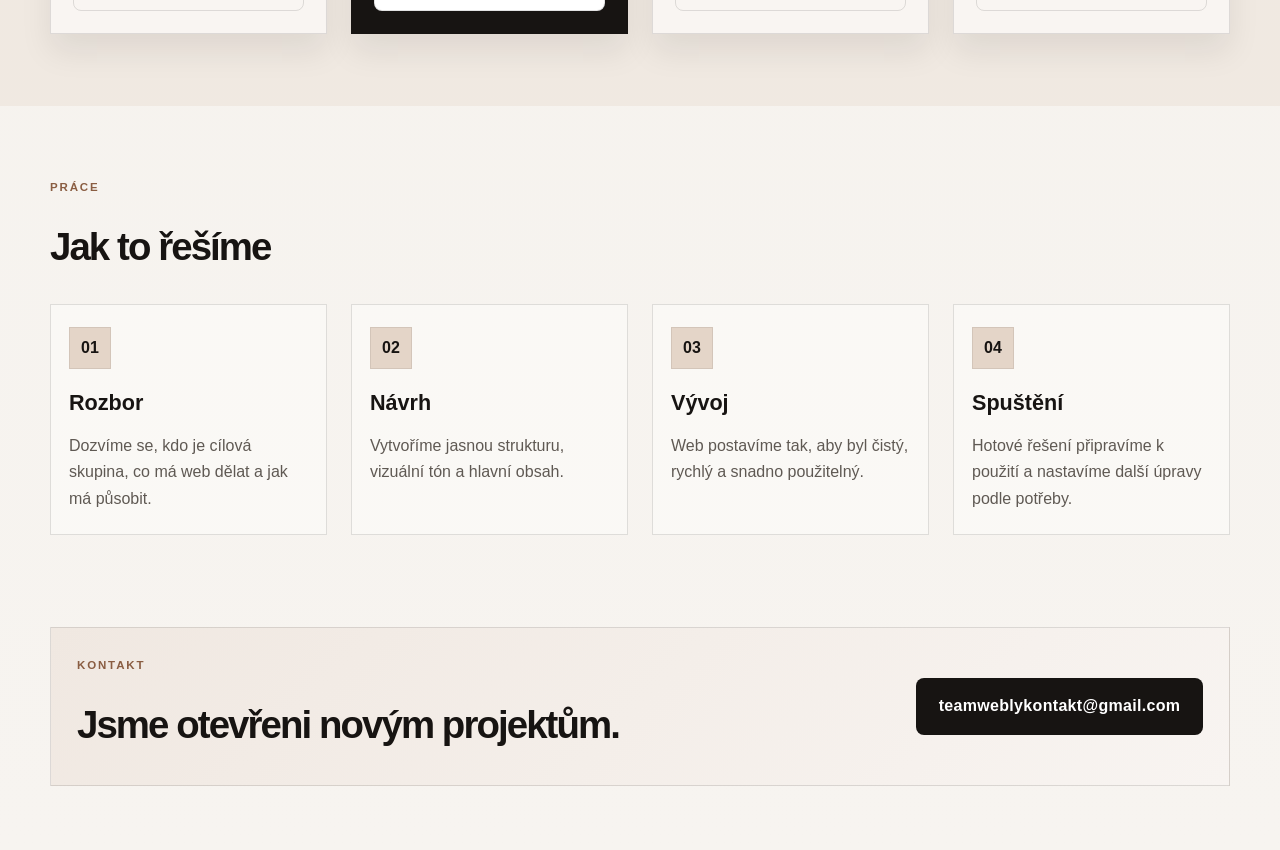
==== commit 8894afad: "Ceník" ====
--- a/index.html
+++ b/index.html
@@ -18,6 +18,7 @@
           <nav class="menu">
             <a href="#o-mne">O nás</a>
             <a href="#projekty">Projekty</a>
+            <a href="#cenik">Ceník</a>
             <a href="#reference">Reference</a>
             <a href="#kontakt">Kontakt</a>
           </nav>
@@ -129,6 +130,73 @@
 
 
 
+        <section class="pricing" id="cenik">
+          <div class="container">
+            <div class="section-head pricing-head">
+              <div>
+                <p class="section-tag">Ceník</p>
+                <h2>Vyberte si rozsah, který vám sedí</h2>
+              </div>
+              <p class="pricing-note">Konečnou cenu vždy upřesníme podle obsahu a náročnosti projektu.</p>
+            </div>
+
+            <div class="pricing-grid">
+              <article class="price-card">
+                <p class="price-label">Start</p>
+                <h3>Start web</h3>
+                <p class="price-description">Přehledná prezentace pro nový projekt nebo živnostníka.</p>
+                <p class="price"><strong>od 6 900</strong> Kč</p>
+                <ul class="price-features">
+                  <li>1-2 obsahové stránky</li>
+                  <li>Základní SEO</li>
+                  <li>Moderní design</li>
+                </ul>
+                <a class="button price-button" href="#kontakt">Mám zájem</a>
+              </article>
+
+              <article class="price-card featured">
+                <span class="price-badge">Nejčastější volba</span>
+                <p class="price-label">Business</p>
+                <h3>Firemní web</h3>
+                <p class="price-description">Kompletní web, který představí vaše služby a přivede nové zákazníky.</p>
+                <p class="price"><strong>od 12 900</strong> Kč</p>
+                <ul class="price-features">
+                  <li>Až 5 obsahových stránek</li>
+                  <li>Moderní design</li>
+                  <li>Základní SEO nastavení</li>
+                </ul>
+                <a class="button price-button" href="#kontakt">Mám zájem</a>
+              </article>
+
+              <article class="price-card">
+                <p class="price-label">Úpravy</p>
+                <h3>Pozdější úpravy</h3>
+                <p class="price-description">Pozdější úpravy a rozšíření funkčnosti vašeho webu.</p>
+                <p class="price"><strong>od 200 do 1000</strong> Kč</p>
+                <ul class="price-features">
+                  <li>Úpravy obsahu</li>
+                  <li>Rozšíření funkčnosti</li>
+                  <li>Optimalizace výkonu</li>
+                </ul>
+                <a class="button price-button" href="#kontakt">Mám zájem</a>
+              </article>
+
+              <article class="price-card">
+                <p class="price-label">Péče</p>
+                <h3>Nasazení na hosting</h3>
+                <p class="price-description">S naší pomocí vám pomůžeme nasadit váš web na hosting a pořízení jeho domény</p>
+                <p class="price"><strong>Zdarma</strong> </p>
+                <ul class="price-features">
+                  <li>Pomoc s nasazením na web</li>
+                  <li>Pomoc s registrací na doménu</li>
+                  <li>Vše vlastníte vy, my jen pomáháme</li>
+                </ul>
+                <a class="button price-button" href="#kontakt">Mám zájem</a>
+              </article>
+            </div>
+          </div>
+        </section>
+
         <section class="process">
           <div class="container">
             <div class="section-head">
--- a/style.css
+++ b/style.css
@@ -266,13 +266,149 @@
 
 .project-grid,
 .reference-grid,
-.steps {
+.steps,
+.pricing-grid {
   display: grid;
   gap: 24px;
 }
 
 .project-grid {
   grid-template-columns: 1.25fr 1fr 1fr;
+}
+
+.pricing {
+  padding: 72px 0;
+  background: rgba(228, 213, 200, 0.34);
+}
+
+.pricing-head {
+  display: flex;
+  justify-content: space-between;
+  align-items: end;
+  gap: 28px;
+}
+
+.pricing-note {
+  max-width: 330px;
+  margin: 0 0 4px;
+  color: var(--muted);
+}
+
+.pricing-grid {
+  grid-template-columns: repeat(4, minmax(0, 1fr));
+  align-items: stretch;
+}
+
+.price-card {
+  position: relative;
+  display: flex;
+  flex-direction: column;
+  min-width: 0;
+  padding: 28px 22px 22px;
+  background: var(--card);
+  border: 1px solid var(--line);
+  box-shadow: var(--shadow);
+  transition: transform 0.2s ease, box-shadow 0.2s ease;
+}
+
+.price-card:hover {
+  transform: translateY(-4px);
+  box-shadow: 0 22px 36px rgba(28, 24, 21, 0.12);
+}
+
+.price-card.featured {
+  background: var(--text);
+  color: #fff;
+  border-color: var(--text);
+}
+
+.price-badge {
+  position: absolute;
+  top: 14px;
+  right: 14px;
+  padding: 4px 8px;
+  background: var(--soft);
+  color: var(--text);
+  font-size: 0.65rem;
+  font-weight: 700;
+  letter-spacing: 0.08em;
+  text-transform: uppercase;
+}
+
+.price-label {
+  margin-bottom: 14px;
+  color: var(--accent);
+  font-size: 0.72rem;
+  font-weight: 700;
+  letter-spacing: 0.15em;
+  text-transform: uppercase;
+}
+
+.featured .price-label { color: #d7b39a; }
+
+.price-card h3 {
+  margin-bottom: 12px;
+  font-size: 1.55rem;
+  letter-spacing: -0.04em;
+}
+
+.price-description {
+  min-height: 78px;
+  margin-bottom: 22px;
+  color: var(--muted);
+  font-size: 0.92rem;
+  line-height: 1.5;
+}
+
+.featured .price-description,
+.featured .price-features { color: rgba(255, 255, 255, 0.72); }
+
+.price {
+  margin-bottom: 20px;
+  padding-bottom: 18px;
+  border-bottom: 1px solid var(--line);
+  color: var(--muted);
+  font-size: 0.86rem;
+}
+
+.featured .price { border-color: rgba(255, 255, 255, 0.2); color: rgba(255, 255, 255, 0.72); }
+
+.price strong {
+  color: var(--text);
+  font-size: 1.55rem;
+}
+
+.featured .price strong { color: #fff; }
+
+.price-features {
+  display: grid;
+  gap: 10px;
+  margin: 0 0 26px;
+  padding: 0;
+  color: var(--muted);
+  font-size: 0.88rem;
+  list-style: none;
+}
+
+.price-features li::before {
+  content: "✓";
+  margin-right: 8px;
+  color: var(--accent);
+  font-weight: 700;
+}
+
+.featured .price-features li::before { color: #d7b39a; }
+
+.price-button {
+  width: 100%;
+  margin-top: auto;
+  background: transparent;
+  color: var(--text);
+}
+
+.featured .price-button {
+  background: #fff;
+  color: var(--text);
 }
 
 /* Full-bleed alternating work items: each item spans full viewport width,
@@ -517,6 +653,16 @@
     grid-template-columns: 1fr;
   }
 
+  .pricing-grid {
+    grid-template-columns: repeat(2, minmax(0, 1fr));
+  }
+
+  .pricing-head {
+    align-items: start;
+    flex-direction: column;
+    gap: 12px;
+  }
+
   .project-card-large { grid-row: auto; }
 
   .footer-inner {
@@ -556,8 +702,13 @@
   .about,
   .projects,
   .references,
-  .process {
+  .process,
+  .pricing {
     padding: 48px 0;
+  }
+
+  .pricing-grid {
+    grid-template-columns: 1fr;
   }
 
   .portrait-body {
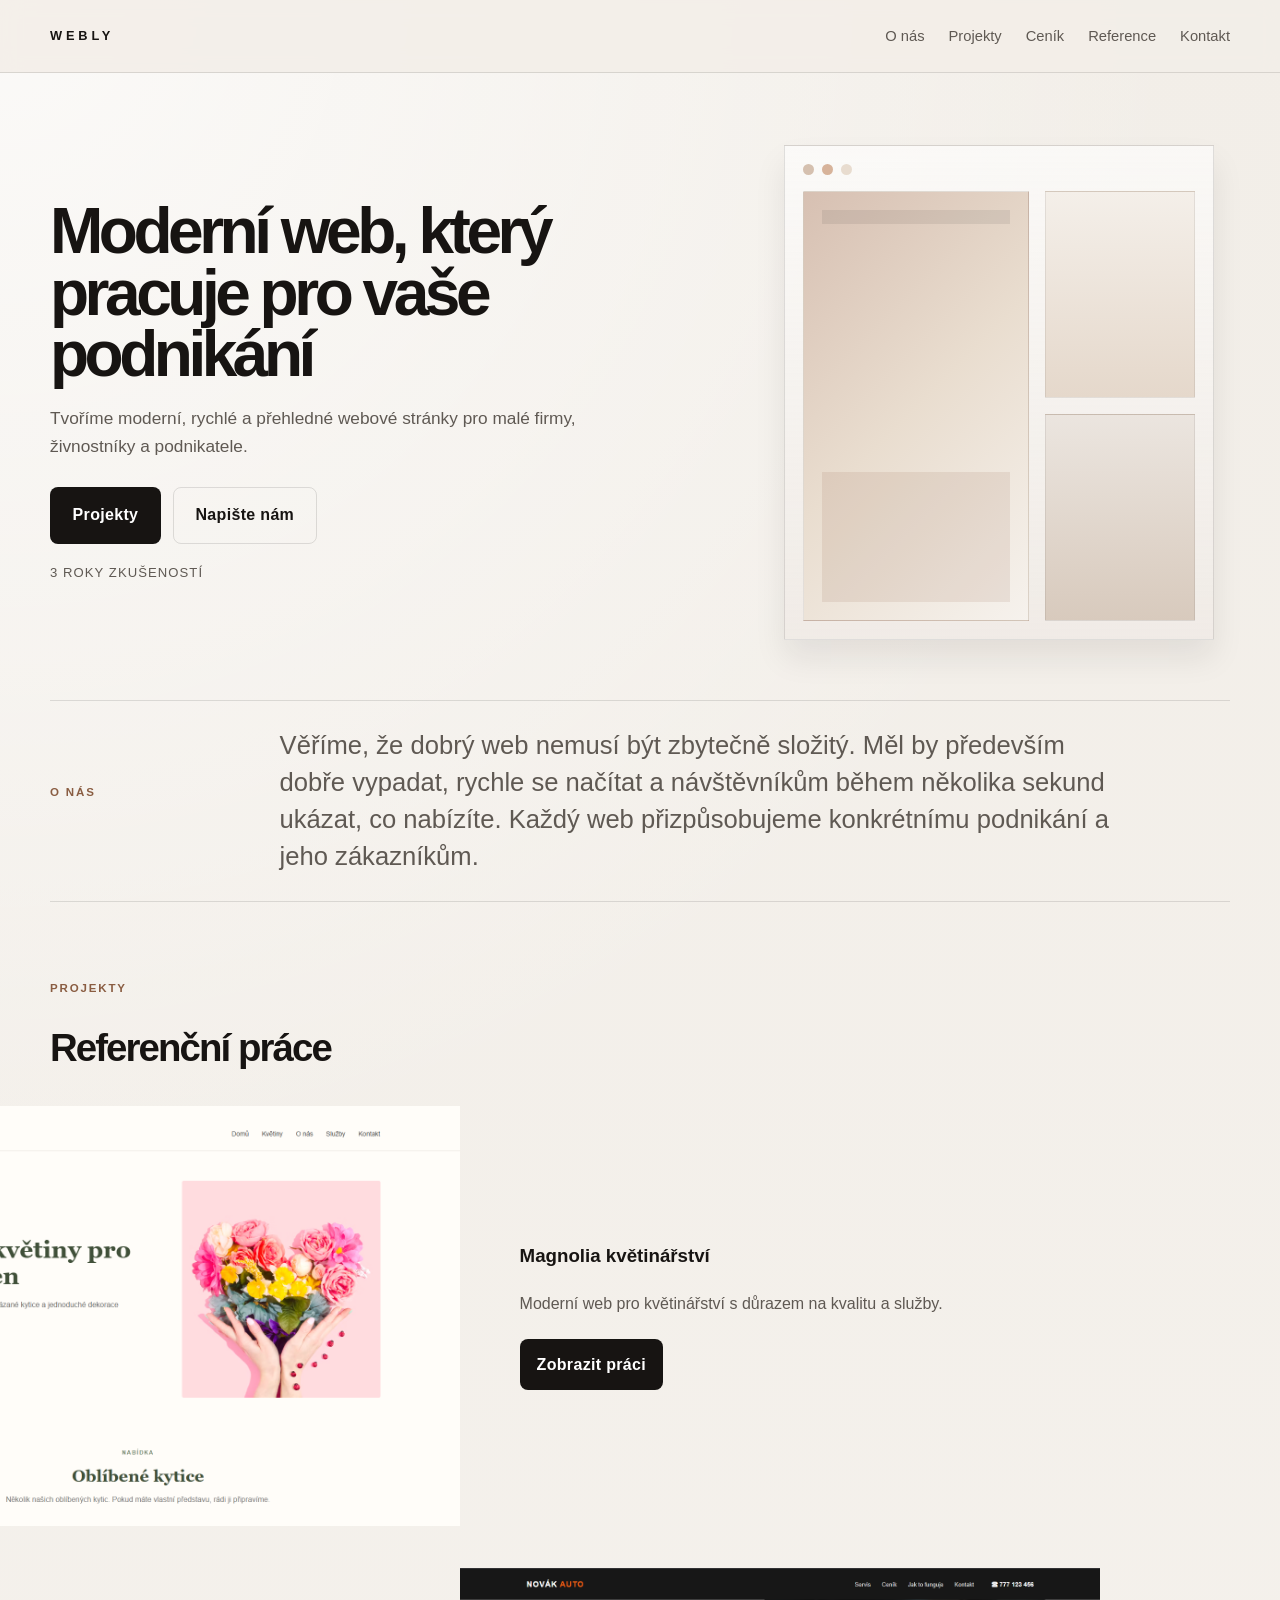
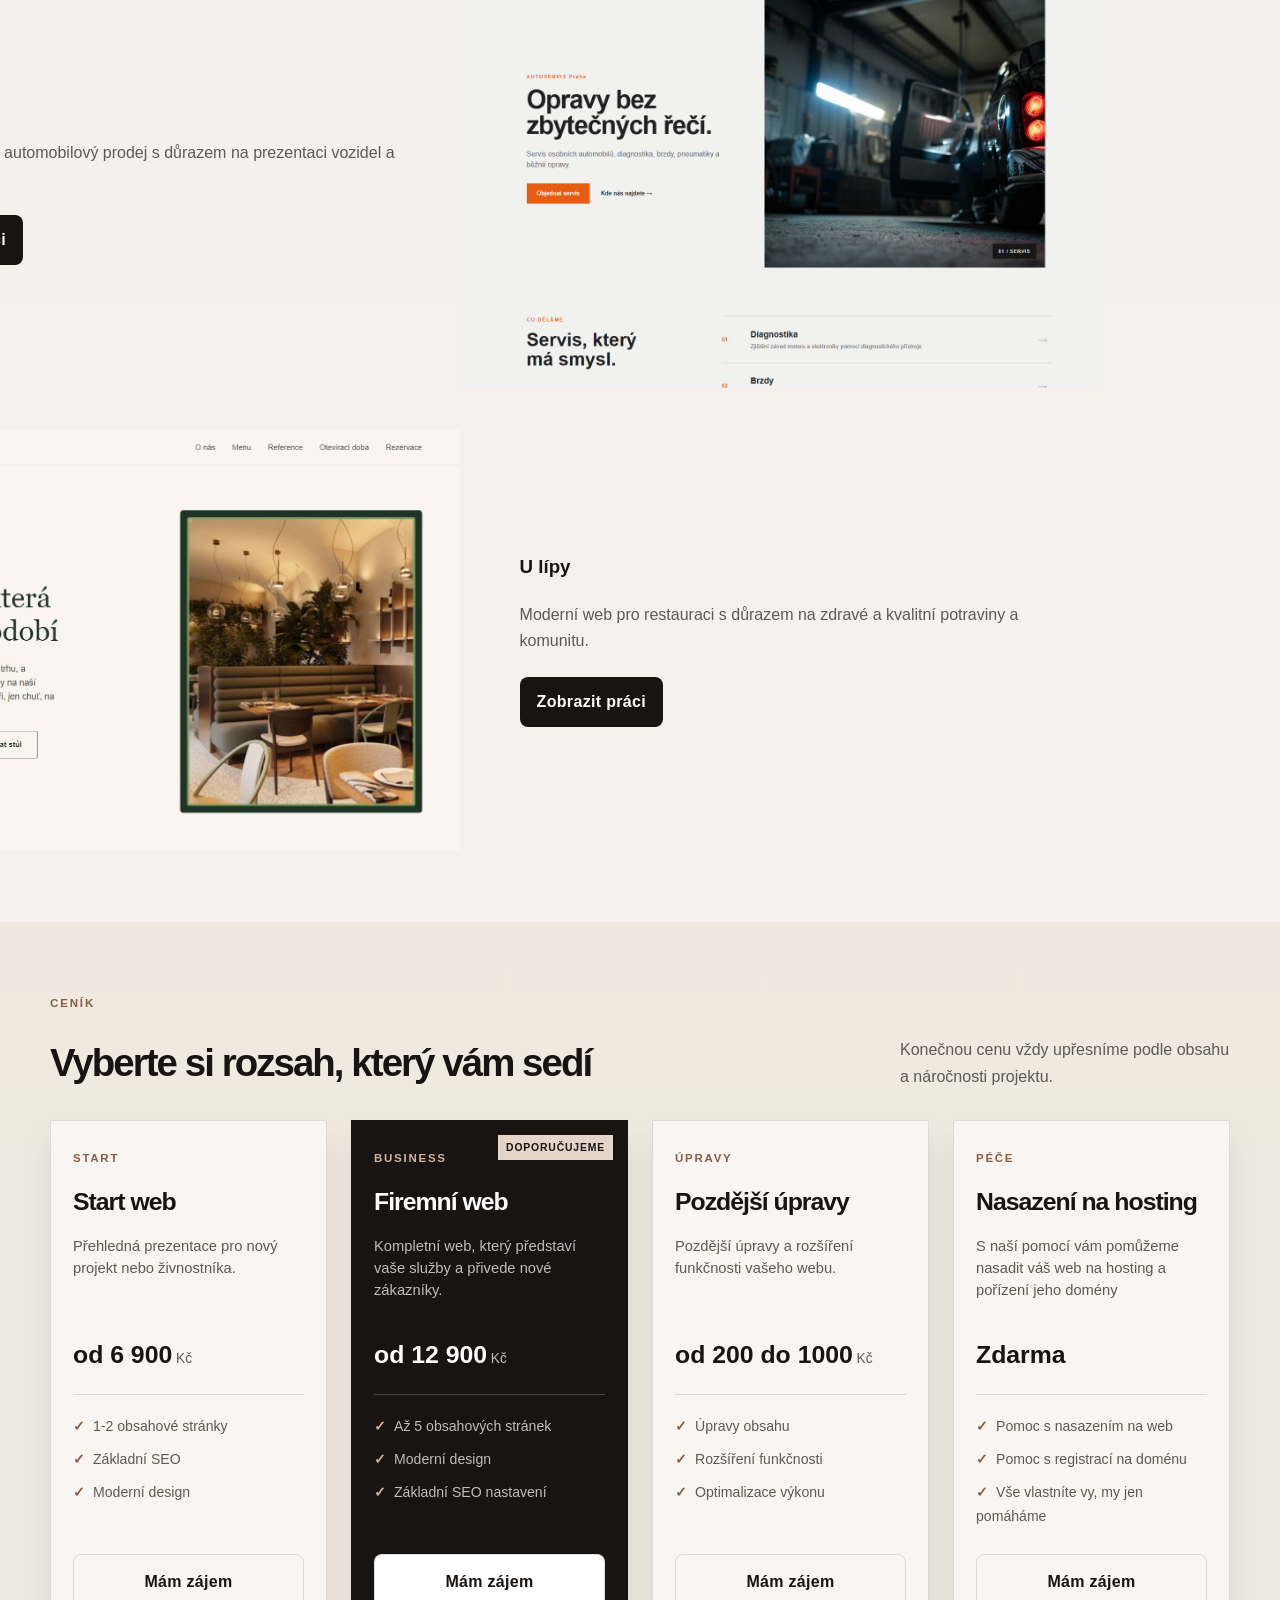
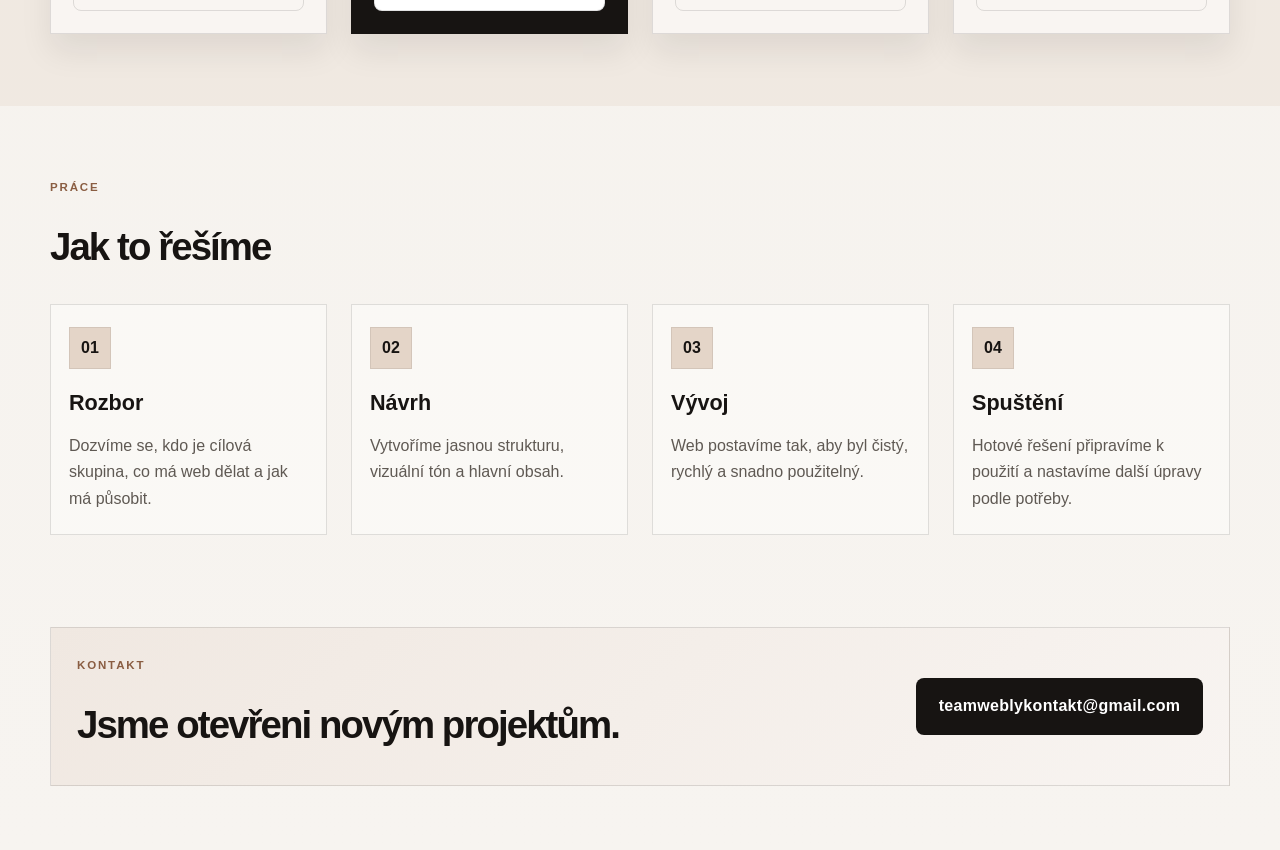
==== commit 7d54fccc: "cenik 2" ====
--- a/index.html
+++ b/index.html
@@ -155,7 +155,7 @@
               </article>
 
               <article class="price-card featured">
-                <span class="price-badge">Nejčastější volba</span>
+                <span class="price-badge">Doporučujeme</span>
                 <p class="price-label">Business</p>
                 <h3>Firemní web</h3>
                 <p class="price-description">Kompletní web, který představí vaše služby a přivede nové zákazníky.</p>
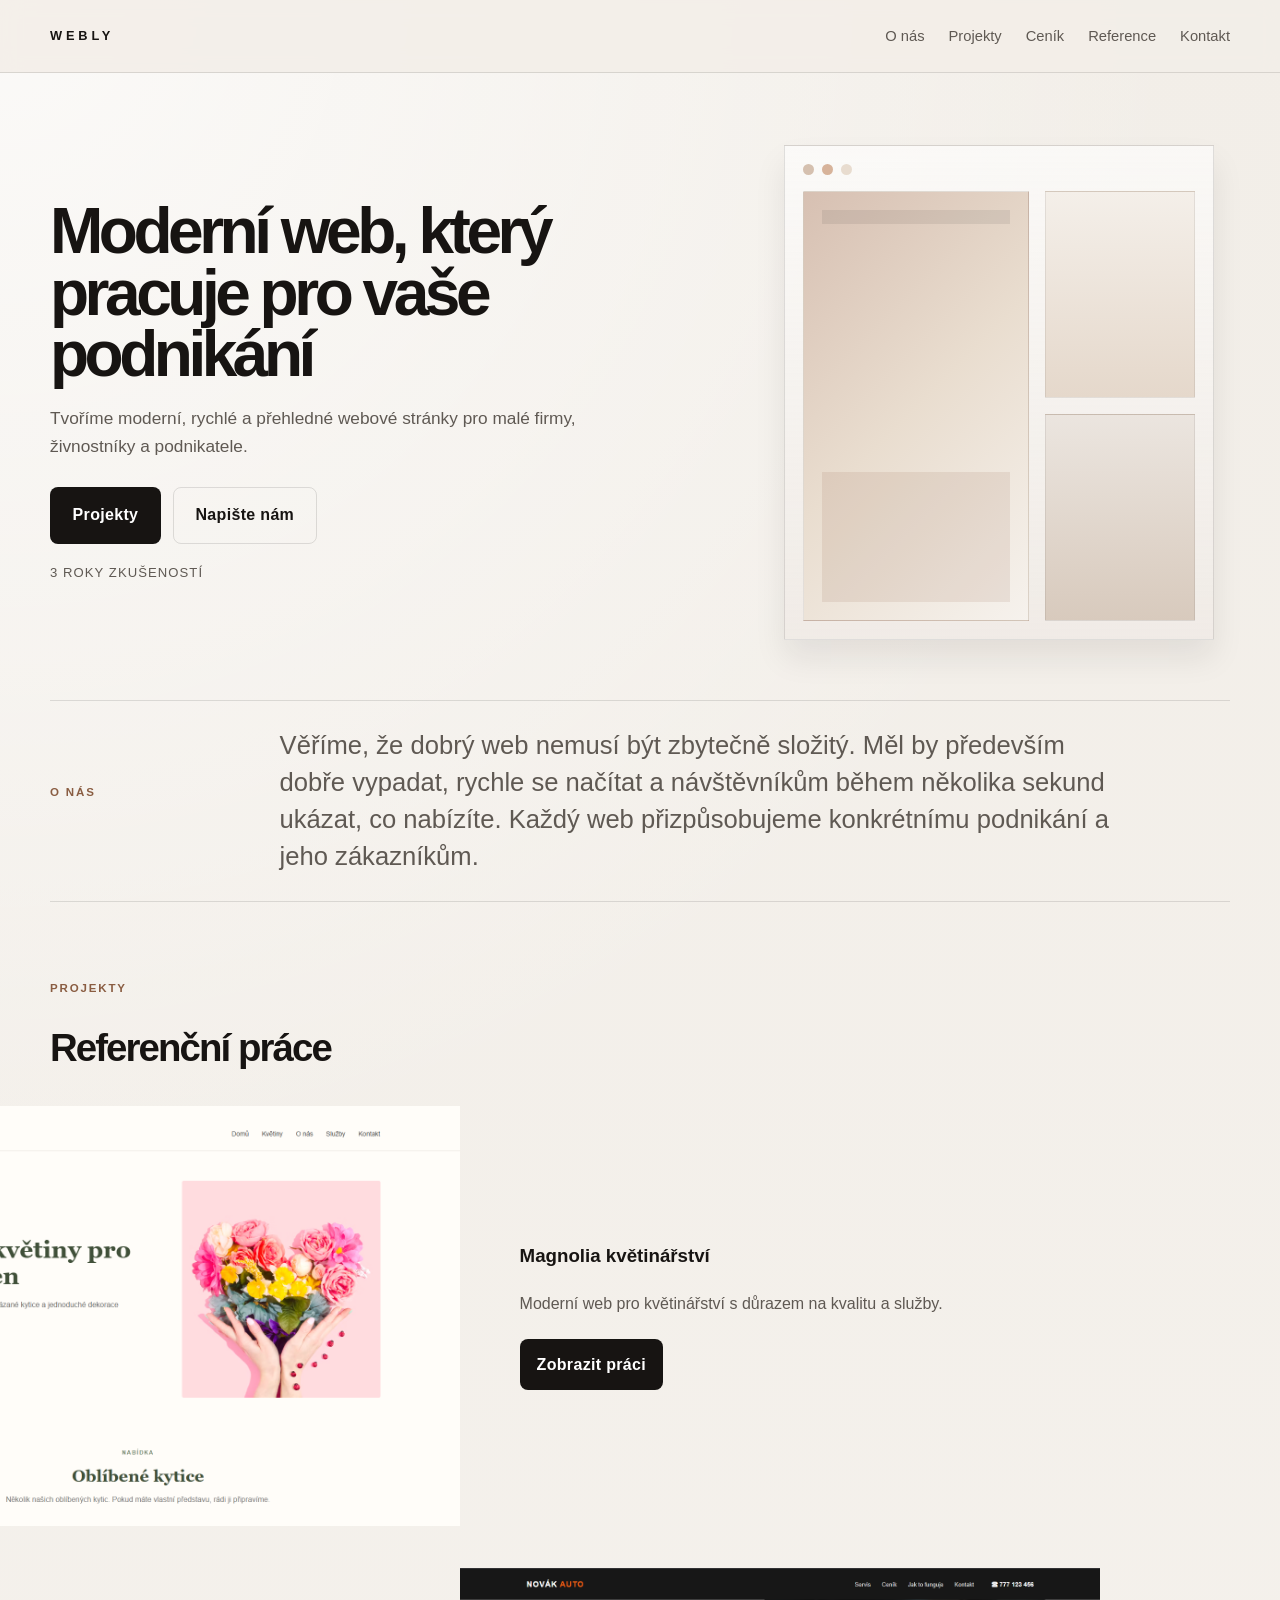
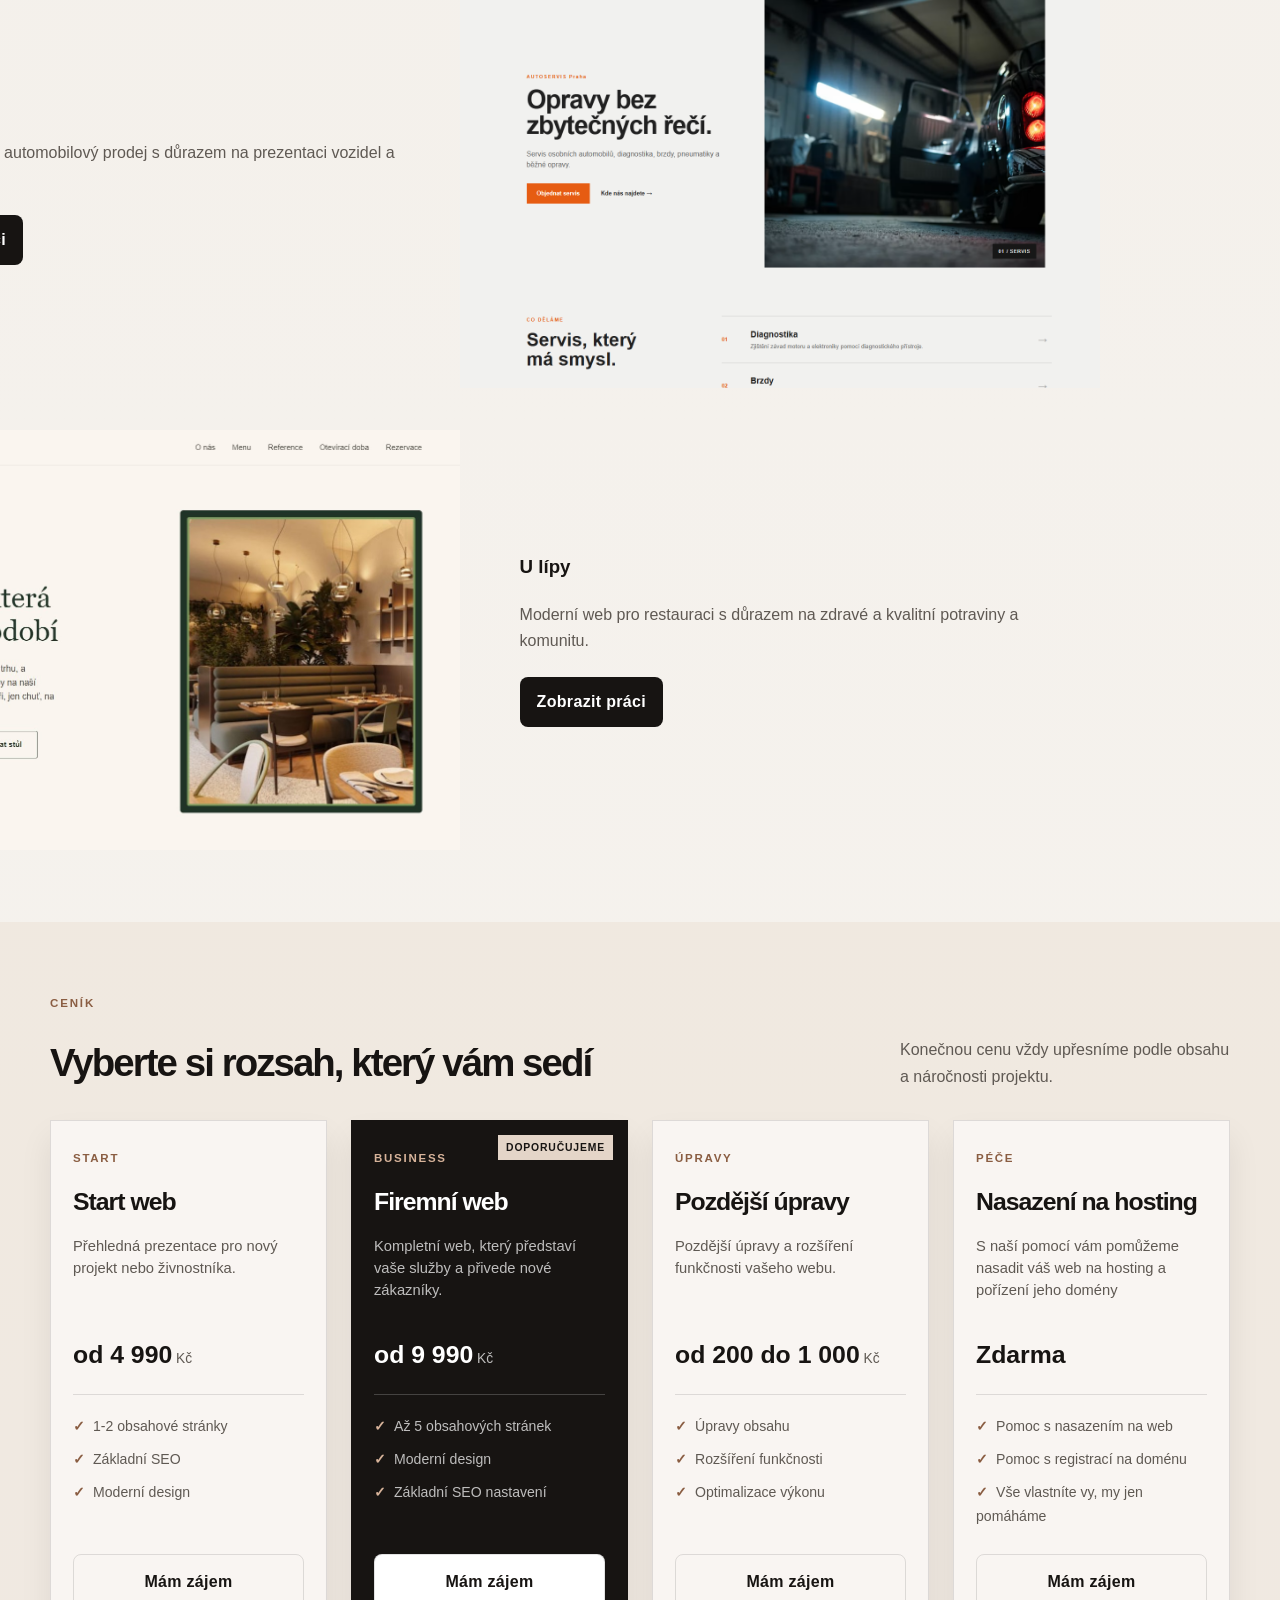
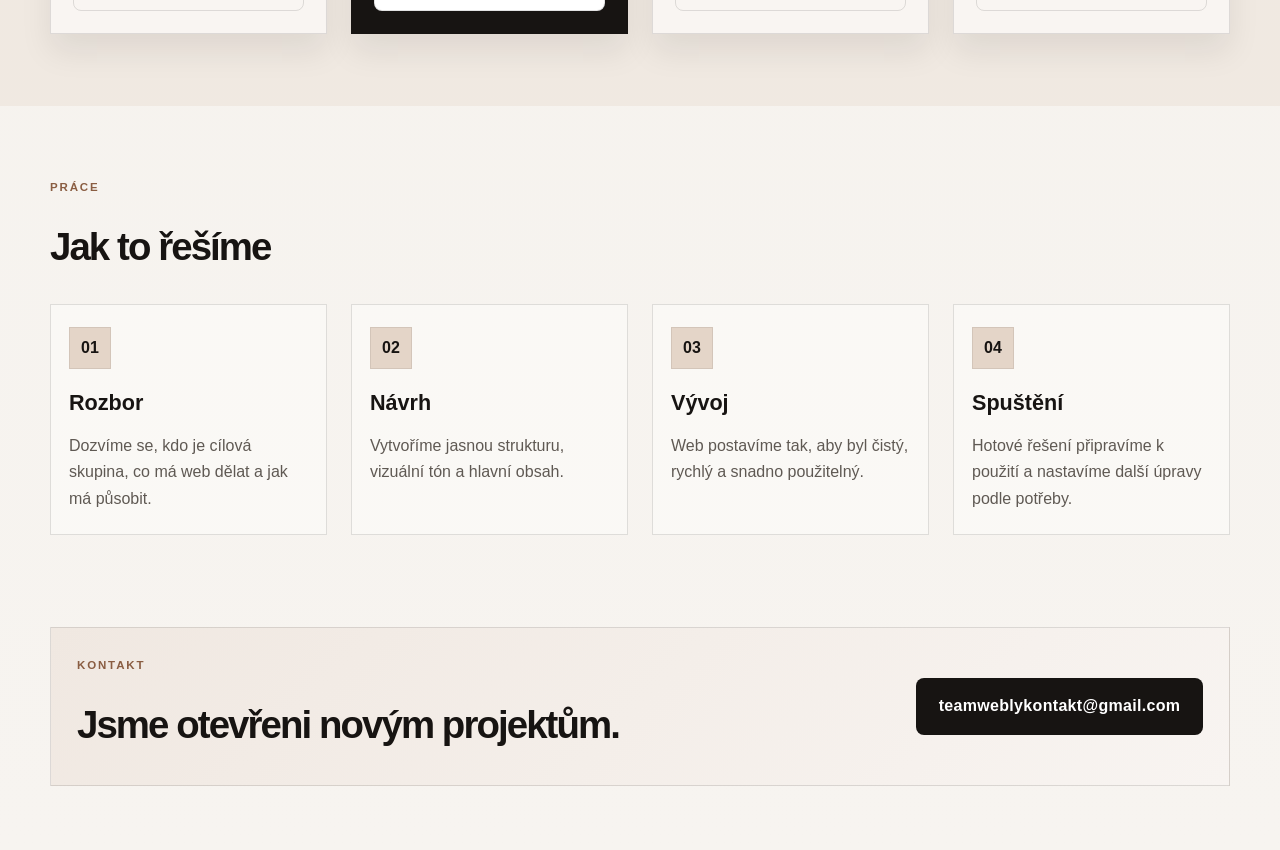
==== commit 615dba14: "cenik 3" ====
--- a/index.html
+++ b/index.html
@@ -145,7 +145,7 @@
                 <p class="price-label">Start</p>
                 <h3>Start web</h3>
                 <p class="price-description">Přehledná prezentace pro nový projekt nebo živnostníka.</p>
-                <p class="price"><strong>od 6 900</strong> Kč</p>
+                <p class="price"><strong>od 4 990</strong> Kč</p>
                 <ul class="price-features">
                   <li>1-2 obsahové stránky</li>
                   <li>Základní SEO</li>
@@ -159,7 +159,7 @@
                 <p class="price-label">Business</p>
                 <h3>Firemní web</h3>
                 <p class="price-description">Kompletní web, který představí vaše služby a přivede nové zákazníky.</p>
-                <p class="price"><strong>od 12 900</strong> Kč</p>
+                <p class="price"><strong>od 9 990</strong> Kč</p>
                 <ul class="price-features">
                   <li>Až 5 obsahových stránek</li>
                   <li>Moderní design</li>
@@ -172,7 +172,7 @@
                 <p class="price-label">Úpravy</p>
                 <h3>Pozdější úpravy</h3>
                 <p class="price-description">Pozdější úpravy a rozšíření funkčnosti vašeho webu.</p>
-                <p class="price"><strong>od 200 do 1000</strong> Kč</p>
+                <p class="price"><strong>od 200 do 1 000</strong> Kč</p>
                 <ul class="price-features">
                   <li>Úpravy obsahu</li>
                   <li>Rozšíření funkčnosti</li>
